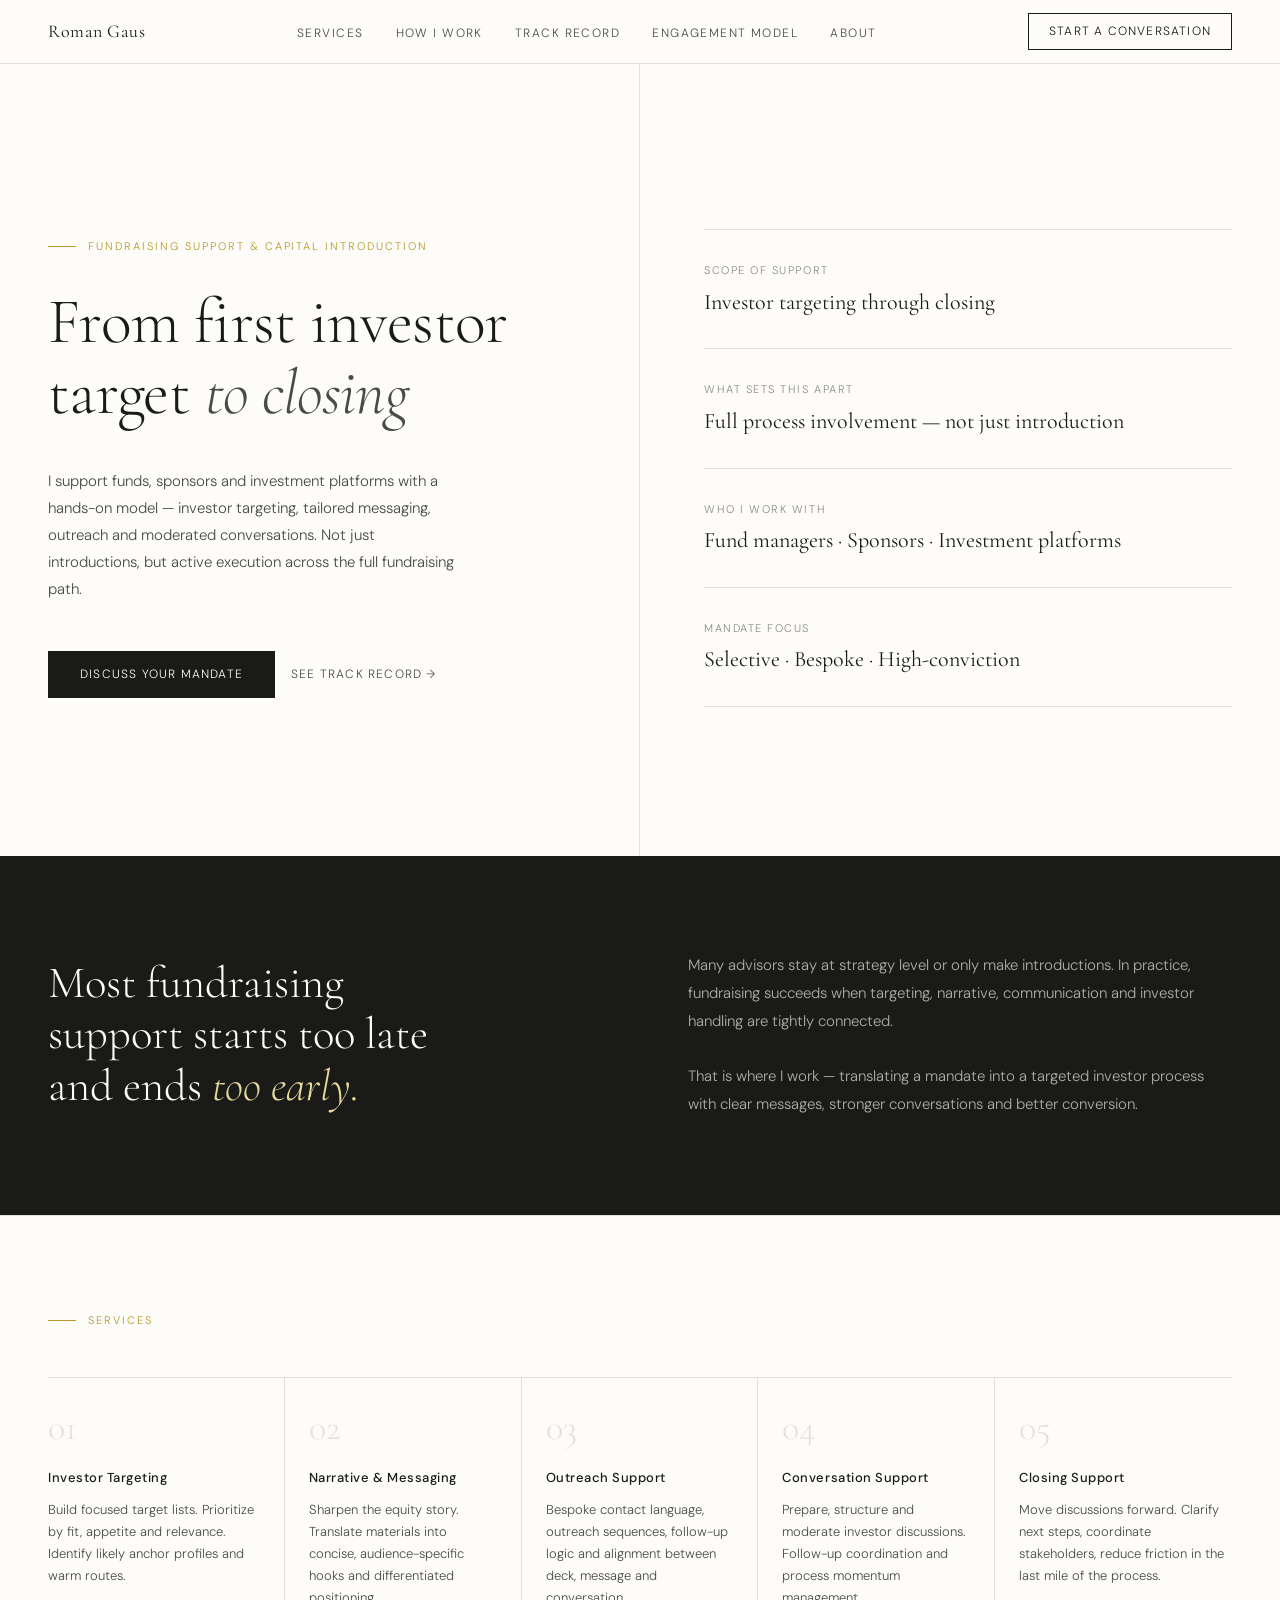
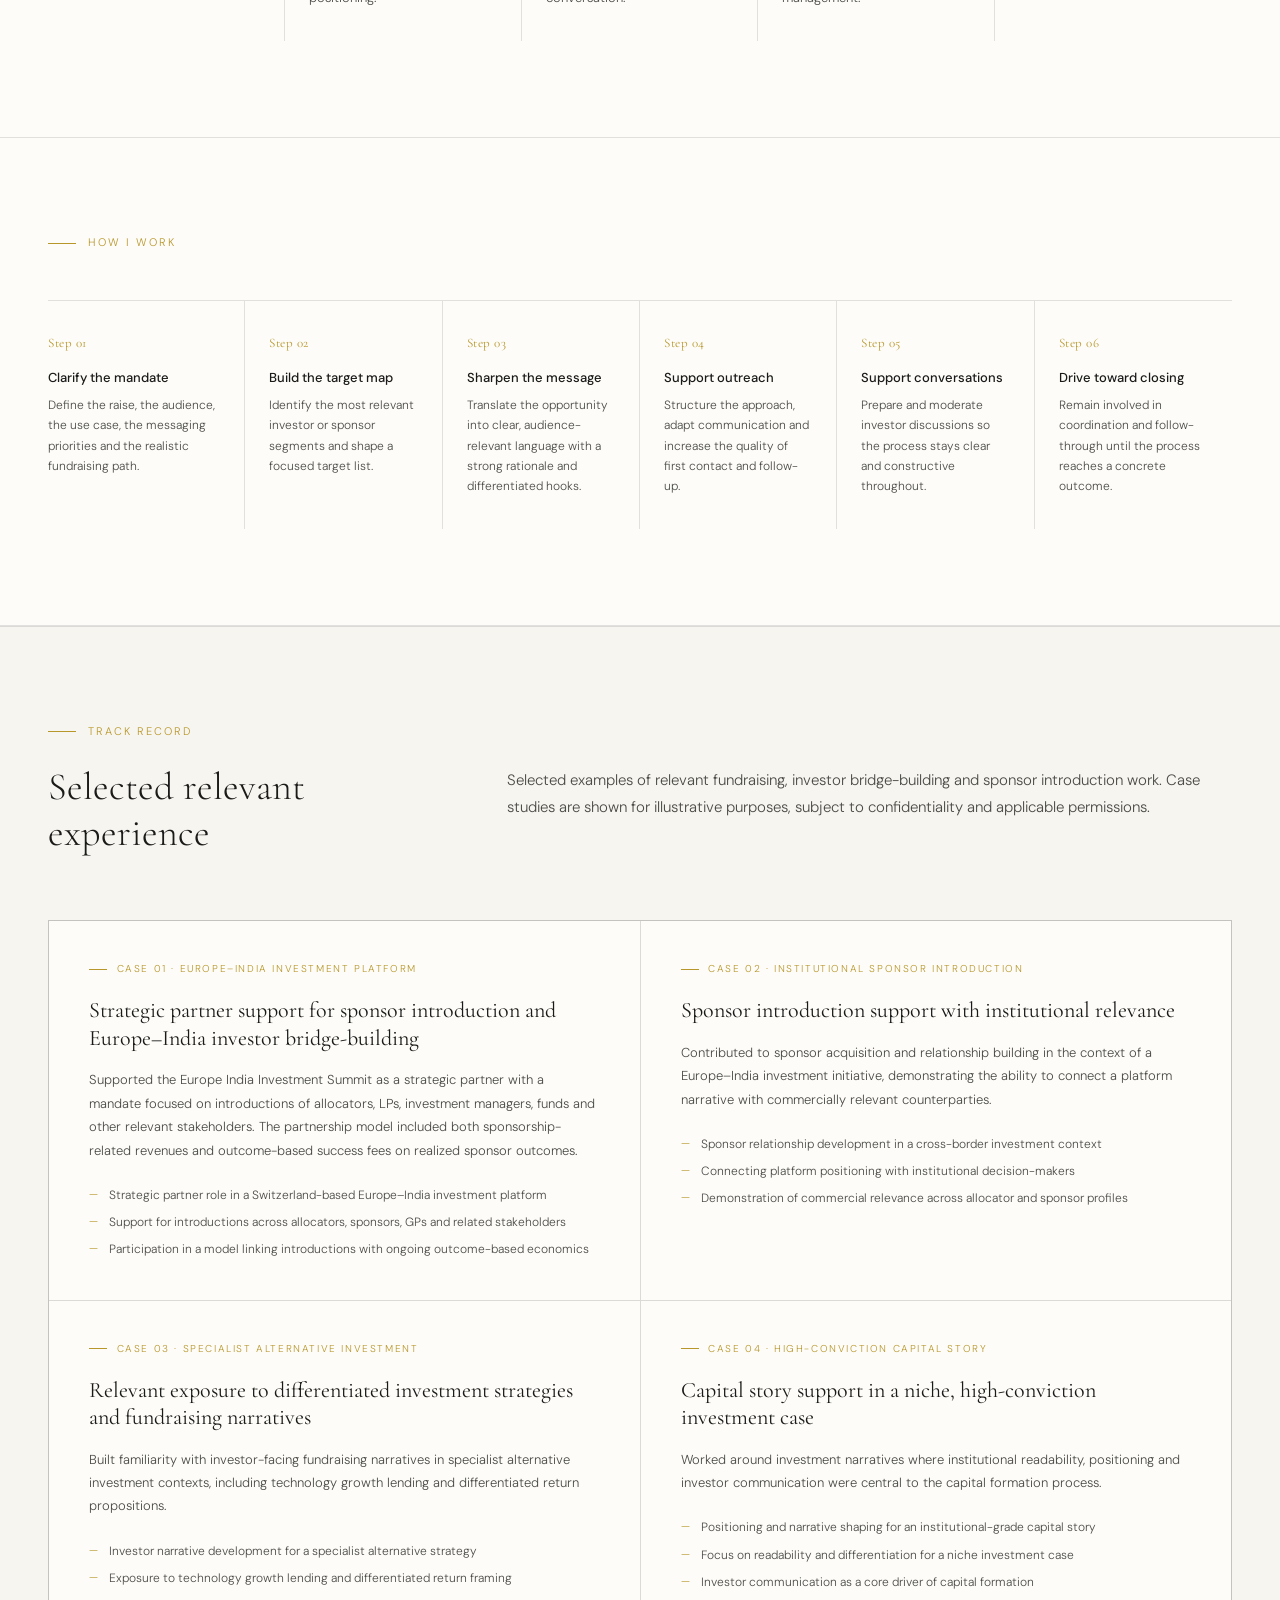
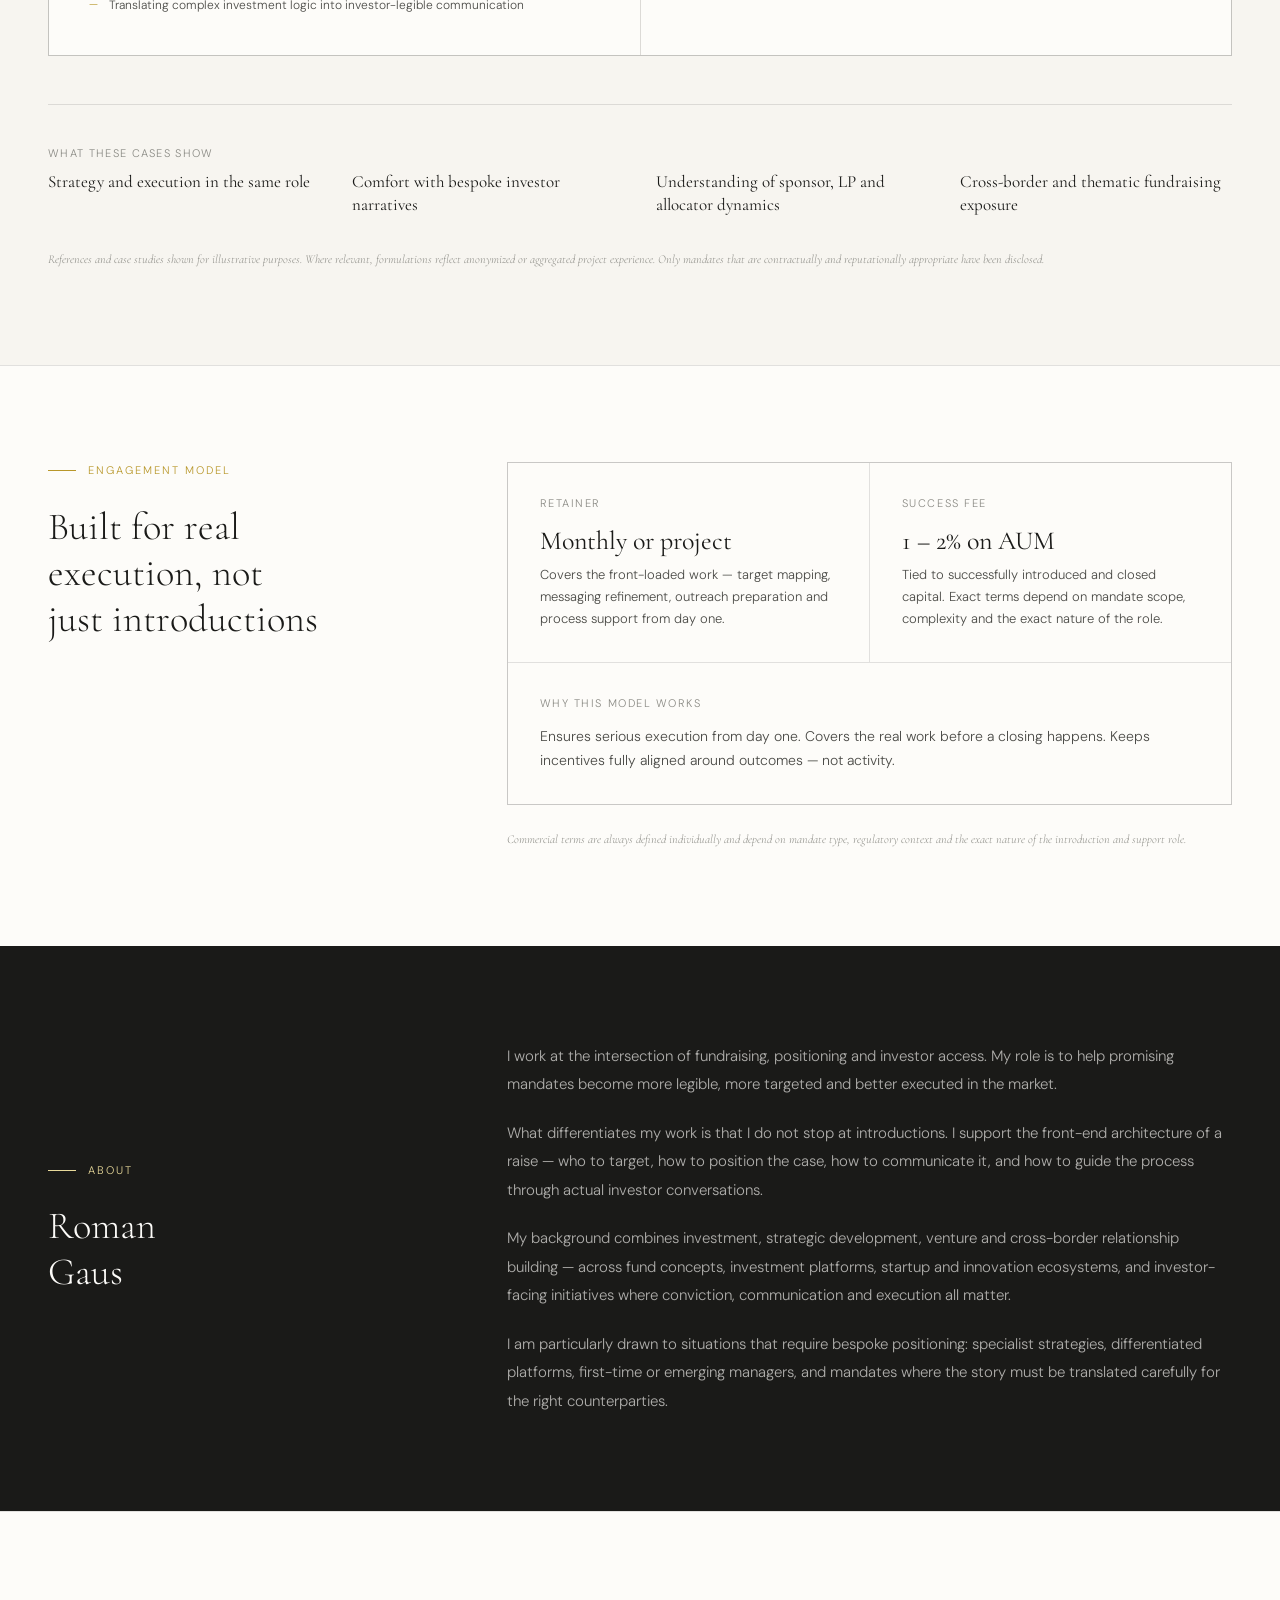
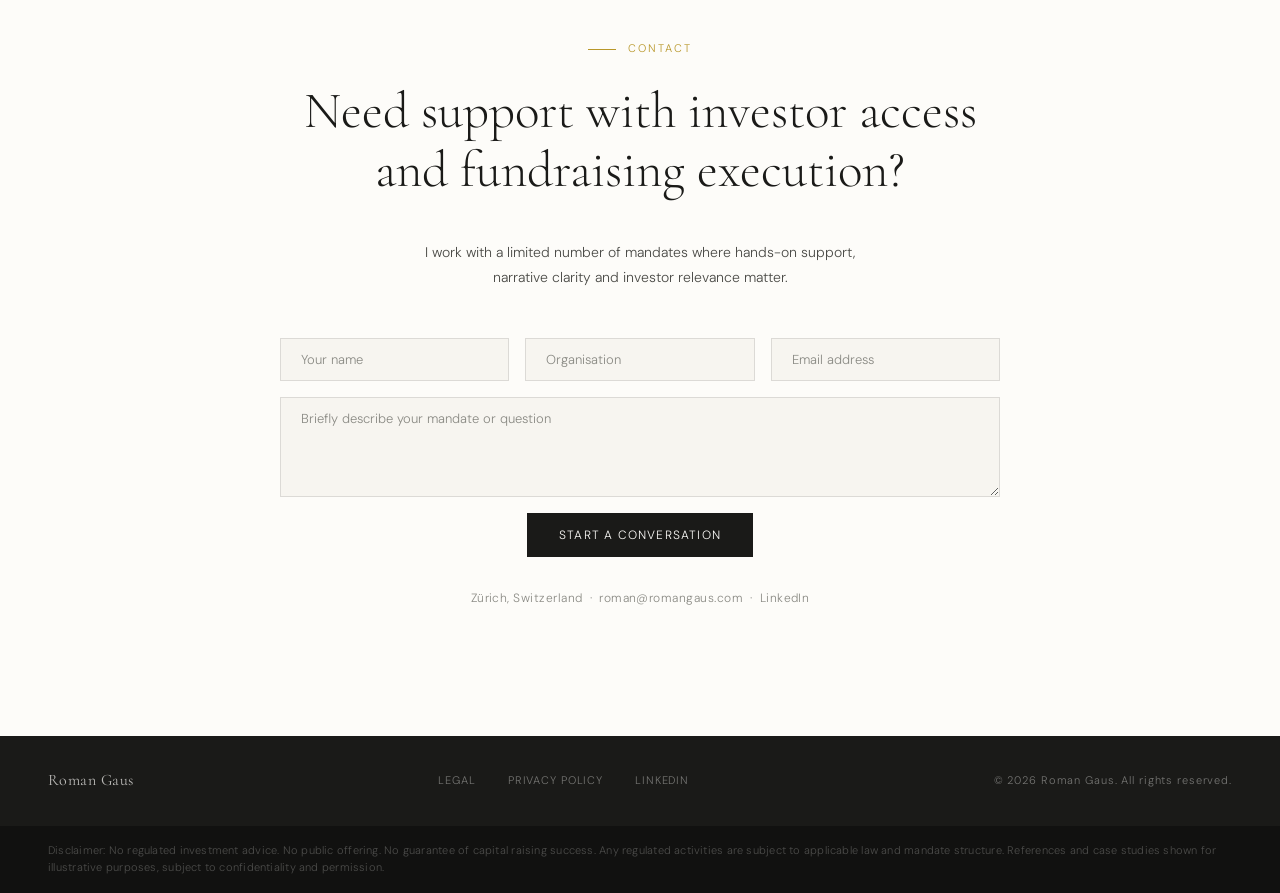
==== public_html/index.html @ d21f6c0b "Restructure into public_html/ with separate HTML, CSS, and JS files - public_html/index.html — clean" ====
<!DOCTYPE html>
<html lang="en">
<head>
<meta charset="UTF-8" />
<meta name="viewport" content="width=device-width, initial-scale=1.0" />
<title>Roman Gaus — Fundraising Support & Capital Introduction</title>
<link rel="preconnect" href="https://fonts.googleapis.com" />
<link rel="preconnect" href="https://fonts.gstatic.com" crossorigin />
<link href="https://fonts.googleapis.com/css2?family=Cormorant+Garamond:ital,wght@0,300;0,400;0,500;1,300;1,400&family=DM+Sans:wght@300;400;500&display=swap" rel="stylesheet" />
<link rel="stylesheet" href="style.css" />
</head>
<body>

<!-- NAV -->
<nav>
  <a class="nav-name" href="#">Roman Gaus</a>
  <ul class="nav-links">
    <li><a href="#services">Services</a></li>
    <li><a href="#process">How I Work</a></li>
    <li><a href="#track">Track Record</a></li>
    <li><a href="#model">Engagement Model</a></li>
    <li><a href="#about">About</a></li>
  </ul>
  <a class="nav-cta" href="#contact">Start a conversation</a>
</nav>

<!-- HERO -->
<section class="hero" id="home">
  <div class="hero-left">
    <div class="hero-eyebrow">Fundraising Support &amp; Capital Introduction</div>
    <h1 class="hero-headline">From first investor<br>target <em>to closing</em></h1>
    <p class="hero-sub">I support funds, sponsors and investment platforms with a hands-on model — investor targeting, tailored messaging, outreach and moderated conversations. Not just introductions, but active execution across the full fundraising path.</p>
    <div class="hero-ctas">
      <a class="btn-primary" href="#contact">Discuss your mandate</a>
      <a class="btn-ghost" href="#track">See track record →</a>
    </div>
  </div>
  <div class="hero-right">
    <div class="hero-stat-item">
      <div class="hero-stat-label">Scope of support</div>
      <div class="hero-stat-value">Investor targeting through closing</div>
    </div>
    <div class="hero-stat-item">
      <div class="hero-stat-label">What sets this apart</div>
      <div class="hero-stat-value">Full process involvement — not just introduction</div>
    </div>
    <div class="hero-stat-item">
      <div class="hero-stat-label">Who I work with</div>
      <div class="hero-stat-value">Fund managers · Sponsors · Investment platforms</div>
    </div>
    <div class="hero-stat-item">
      <div class="hero-stat-label">Mandate focus</div>
      <div class="hero-stat-value">Selective · Bespoke · High-conviction</div>
    </div>
  </div>
</section>

<!-- INSIGHT -->
<section class="insight-section">
  <div>
    <h2 class="insight-headline" data-reveal>Most fundraising<br>support starts too late<br>and ends <em>too early.</em></h2>
  </div>
  <div>
    <p class="insight-body" data-reveal data-delay="150">Many advisors stay at strategy level or only make introductions. In practice, fundraising succeeds when targeting, narrative, communication and investor handling are tightly connected.<br><br>That is where I work — translating a mandate into a targeted investor process with clear messages, stronger conversations and better conversion.</p>
  </div>
</section>

<!-- SERVICES -->
<section class="services-section" id="services">
  <div class="section-label" data-reveal="slide">Services</div>
  <div class="services-grid">
    <div class="service-item" data-reveal data-delay="0">
      <div class="service-num">01</div>
      <div class="service-title">Investor Targeting</div>
      <div class="service-desc">Build focused target lists. Prioritize by fit, appetite and relevance. Identify likely anchor profiles and warm routes.</div>
    </div>
    <div class="service-item" data-reveal data-delay="80">
      <div class="service-num">02</div>
      <div class="service-title">Narrative &amp; Messaging</div>
      <div class="service-desc">Sharpen the equity story. Translate materials into concise, audience-specific hooks and differentiated positioning.</div>
    </div>
    <div class="service-item" data-reveal data-delay="160">
      <div class="service-num">03</div>
      <div class="service-title">Outreach Support</div>
      <div class="service-desc">Bespoke contact language, outreach sequences, follow-up logic and alignment between deck, message and conversation.</div>
    </div>
    <div class="service-item" data-reveal data-delay="240">
      <div class="service-num">04</div>
      <div class="service-title">Conversation Support</div>
      <div class="service-desc">Prepare, structure and moderate investor discussions. Follow-up coordination and process momentum management.</div>
    </div>
    <div class="service-item" data-reveal data-delay="320">
      <div class="service-num">05</div>
      <div class="service-title">Closing Support</div>
      <div class="service-desc">Move discussions forward. Clarify next steps, coordinate stakeholders, reduce friction in the last mile of the process.</div>
    </div>
  </div>
</section>

<!-- PROCESS -->
<section class="process-section" id="process">
  <div class="section-label" data-reveal="slide">How I work</div>
  <div class="process-steps">
    <div class="step" data-reveal data-delay="0">
      <div class="step-num">Step 01</div>
      <div class="step-title">Clarify the mandate</div>
      <div class="step-body">Define the raise, the audience, the use case, the messaging priorities and the realistic fundraising path.</div>
    </div>
    <div class="step" data-reveal data-delay="80">
      <div class="step-num">Step 02</div>
      <div class="step-title">Build the target map</div>
      <div class="step-body">Identify the most relevant investor or sponsor segments and shape a focused target list.</div>
    </div>
    <div class="step" data-reveal data-delay="160">
      <div class="step-num">Step 03</div>
      <div class="step-title">Sharpen the message</div>
      <div class="step-body">Translate the opportunity into clear, audience-relevant language with a strong rationale and differentiated hooks.</div>
    </div>
    <div class="step" data-reveal data-delay="240">
      <div class="step-num">Step 04</div>
      <div class="step-title">Support outreach</div>
      <div class="step-body">Structure the approach, adapt communication and increase the quality of first contact and follow-up.</div>
    </div>
    <div class="step" data-reveal data-delay="320">
      <div class="step-num">Step 05</div>
      <div class="step-title">Support conversations</div>
      <div class="step-body">Prepare and moderate investor discussions so the process stays clear and constructive throughout.</div>
    </div>
    <div class="step" data-reveal data-delay="400">
      <div class="step-num">Step 06</div>
      <div class="step-title">Drive toward closing</div>
      <div class="step-body">Remain involved in coordination and follow-through until the process reaches a concrete outcome.</div>
    </div>
  </div>
</section>

<!-- TRACK RECORD -->
<section class="track-section" id="track">
  <div class="track-intro">
    <div>
      <div class="section-label" data-reveal="slide">Track Record</div>
      <h2 class="track-headline" data-reveal data-delay="100">Selected relevant experience</h2>
    </div>
    <div>
      <p class="track-subtext" data-reveal data-delay="200">Selected examples of relevant fundraising, investor bridge-building and sponsor introduction work. Case studies are shown for illustrative purposes, subject to confidentiality and applicable permissions.</p>
    </div>
  </div>

  <div class="cases-grid">

    <div class="case-card" data-reveal data-delay="0">
      <div class="case-tag">Case 01 · Europe–India Investment Platform</div>
      <h3 class="case-title">Strategic partner support for sponsor introduction and Europe–India investor bridge-building</h3>
      <p class="case-body">Supported the Europe India Investment Summit as a strategic partner with a mandate focused on introductions of allocators, LPs, investment managers, funds and other relevant stakeholders. The partnership model included both sponsorship-related revenues and outcome-based success fees on realized sponsor outcomes.</p>
      <ul class="case-bullets">
        <li>Strategic partner role in a Switzerland-based Europe–India investment platform</li>
        <li>Support for introductions across allocators, sponsors, GPs and related stakeholders</li>
        <li>Participation in a model linking introductions with ongoing outcome-based economics</li>
      </ul>
    </div>

    <div class="case-card" data-reveal data-delay="100">
      <div class="case-tag">Case 02 · Institutional Sponsor Introduction</div>
      <h3 class="case-title">Sponsor introduction support with institutional relevance</h3>
      <p class="case-body">Contributed to sponsor acquisition and relationship building in the context of a Europe–India investment initiative, demonstrating the ability to connect a platform narrative with commercially relevant counterparties.</p>
      <ul class="case-bullets">
        <li>Sponsor relationship development in a cross-border investment context</li>
        <li>Connecting platform positioning with institutional decision-makers</li>
        <li>Demonstration of commercial relevance across allocator and sponsor profiles</li>
      </ul>
    </div>

    <div class="case-card" data-reveal data-delay="200">
      <div class="case-tag">Case 03 · Specialist Alternative Investment</div>
      <h3 class="case-title">Relevant exposure to differentiated investment strategies and fundraising narratives</h3>
      <p class="case-body">Built familiarity with investor-facing fundraising narratives in specialist alternative investment contexts, including technology growth lending and differentiated return propositions.</p>
      <ul class="case-bullets">
        <li>Investor narrative development for a specialist alternative strategy</li>
        <li>Exposure to technology growth lending and differentiated return framing</li>
        <li>Translating complex investment logic into investor-legible communication</li>
      </ul>
    </div>

    <div class="case-card" data-reveal data-delay="300">
      <div class="case-tag">Case 04 · High-Conviction Capital Story</div>
      <h3 class="case-title">Capital story support in a niche, high-conviction investment case</h3>
      <p class="case-body">Worked around investment narratives where institutional readability, positioning and investor communication were central to the capital formation process.</p>
      <ul class="case-bullets">
        <li>Positioning and narrative shaping for an institutional-grade capital story</li>
        <li>Focus on readability and differentiation for a niche investment case</li>
        <li>Investor communication as a core driver of capital formation</li>
      </ul>
    </div>

  </div>

  <div class="track-proof">
    <div class="proof-item" data-reveal data-delay="0">
      <div class="proof-label">What these cases show</div>
      <div class="proof-text">Strategy and execution in the same role</div>
    </div>
    <div class="proof-item" data-reveal data-delay="100">
      <div class="proof-label">&nbsp;</div>
      <div class="proof-text">Comfort with bespoke investor narratives</div>
    </div>
    <div class="proof-item" data-reveal data-delay="200">
      <div class="proof-label">&nbsp;</div>
      <div class="proof-text">Understanding of sponsor, LP and allocator dynamics</div>
    </div>
    <div class="proof-item" data-reveal data-delay="300">
      <div class="proof-label">&nbsp;</div>
      <div class="proof-text">Cross-border and thematic fundraising exposure</div>
    </div>
  </div>

  <p class="track-footnote" data-reveal>References and case studies shown for illustrative purposes. Where relevant, formulations reflect anonymized or aggregated project experience. Only mandates that are contractually and reputationally appropriate have been disclosed.</p>
</section>

<!-- ENGAGEMENT MODEL -->
<section class="model-section" id="model">
  <div>
    <div class="section-label" data-reveal="slide">Engagement model</div>
    <h2 class="model-headline" data-reveal data-delay="120">Built for real<br>execution, not<br>just introductions</h2>
  </div>
  <div>
    <div class="model-items">
      <div class="model-item" data-reveal data-delay="0">
        <div class="model-item-label">Retainer</div>
        <div class="model-item-value">Monthly or project</div>
        <div class="model-item-desc">Covers the front-loaded work — target mapping, messaging refinement, outreach preparation and process support from day one.</div>
      </div>
      <div class="model-item" data-reveal data-delay="120">
        <div class="model-item-label">Success fee</div>
        <div class="model-item-value">1 – 2% on AUM</div>
        <div class="model-item-desc">Tied to successfully introduced and closed capital. Exact terms depend on mandate scope, complexity and the exact nature of the role.</div>
      </div>
      <div class="model-item" style="grid-column: span 2;" data-reveal data-delay="240">
        <div class="model-item-label">Why this model works</div>
        <div class="model-item-desc" style="font-size:14px;">Ensures serious execution from day one. Covers the real work before a closing happens. Keeps incentives fully aligned around outcomes — not activity.</div>
      </div>
    </div>
    <p class="model-note" data-reveal data-delay="320">Commercial terms are always defined individually and depend on mandate type, regulatory context and the exact nature of the introduction and support role.</p>
  </div>
</section>

<!-- ABOUT -->
<section class="about-section" id="about">
  <div>
    <div class="section-label about-label" data-reveal="slide">About</div>
    <h2 class="about-headline" data-reveal data-delay="100">Roman<br>Gaus</h2>
  </div>
  <div class="about-body">
    <p data-reveal data-delay="0">I work at the intersection of fundraising, positioning and investor access. My role is to help promising mandates become more legible, more targeted and better executed in the market.</p>
    <p data-reveal data-delay="120">What differentiates my work is that I do not stop at introductions. I support the front-end architecture of a raise — who to target, how to position the case, how to communicate it, and how to guide the process through actual investor conversations.</p>
    <p data-reveal data-delay="240">My background combines investment, strategic development, venture and cross-border relationship building — across fund concepts, investment platforms, startup and innovation ecosystems, and investor-facing initiatives where conviction, communication and execution all matter.</p>
    <p data-reveal data-delay="360">I am particularly drawn to situations that require bespoke positioning: specialist strategies, differentiated platforms, first-time or emerging managers, and mandates where the story must be translated carefully for the right counterparties.</p>
  </div>
</section>

<!-- CTA / CONTACT -->
<section class="cta-section" id="contact">
  <div class="section-label cta-label" data-reveal="slide">Contact</div>
  <h2 class="cta-headline" data-reveal data-delay="100">Need support with investor access and fundraising execution?</h2>
  <p class="cta-sub" data-reveal data-delay="220">I work with a limited number of mandates where hands-on support, narrative clarity and investor relevance matter.</p>
  <form class="contact-form" action="https://formspree.io/f/YOUR_FORM_ID" method="POST" data-reveal data-delay="340">
    <input class="contact-field" type="text" name="name" placeholder="Your name" required />
    <input class="contact-field" type="text" name="organisation" placeholder="Organisation" />
    <input class="contact-field" type="email" name="email" placeholder="Email address" required />
    <textarea class="contact-field" name="message" placeholder="Briefly describe your mandate or question" required></textarea>
    <button class="btn-primary" type="submit">Start a conversation</button>
  </form>
  <p class="cta-meta" data-reveal data-delay="440">Zürich, Switzerland &nbsp;·&nbsp; roman@romangaus.com &nbsp;·&nbsp; <a href="#" style="color:var(--ink-faint); text-decoration:none;">LinkedIn</a></p>
</section>

<!-- FOOTER -->
<footer>
  <span class="footer-name">Roman Gaus</span>
  <ul class="footer-links">
    <li><a href="#">Legal</a></li>
    <li><a href="#">Privacy Policy</a></li>
    <li><a href="#">LinkedIn</a></li>
  </ul>
  <span>© 2026 Roman Gaus. All rights reserved.</span>
</footer>

<!-- DISCLAIMER -->
<div class="disclaimer">
  Disclaimer: No regulated investment advice. No public offering. No guarantee of capital raising success. Any regulated activities are subject to applicable law and mandate structure. References and case studies shown for illustrative purposes, subject to confidentiality and permission.
</div>

<script src="script.js"></script>
</body>
</html>
---- public_html/style.css ----
*, *::before, *::after { box-sizing: border-box; margin: 0; padding: 0; }

:root {
  --ink: #1a1a18;
  --ink-muted: #4a4a46;
  --ink-faint: #8a8a84;
  --surface: #f7f5f0;
  --white: #fdfcf9;
  --rule: rgba(26,26,24,0.12);
  --gold: #b8972a;
  --gold-light: #e8d99a;
}

html { scroll-behavior: smooth; }

body {
  font-family: 'DM Sans', sans-serif;
  background: var(--surface);
  color: var(--ink);
  font-weight: 300;
  line-height: 1.6;
  font-size: 15px;
}

/* ── NAV ── */
nav {
  position: sticky;
  top: 0;
  z-index: 100;
  background: var(--white);
  border-bottom: 1px solid var(--rule);
  padding: 0 3rem;
  display: flex;
  align-items: center;
  justify-content: space-between;
  height: 64px;
}

.nav-name {
  font-family: 'Cormorant Garamond', serif;
  font-size: 18px;
  font-weight: 400;
  letter-spacing: 0.03em;
  color: var(--ink);
  text-decoration: none;
}

.nav-links {
  display: flex;
  gap: 2rem;
  list-style: none;
}

.nav-links a {
  font-size: 12px;
  letter-spacing: 0.12em;
  text-transform: uppercase;
  color: var(--ink-muted);
  text-decoration: none;
  transition: color 0.2s;
}

.nav-links a:hover { color: var(--ink); }

.nav-cta {
  font-size: 12px;
  letter-spacing: 0.1em;
  text-transform: uppercase;
  border: 1px solid var(--ink);
  padding: 8px 20px;
  cursor: pointer;
  background: transparent;
  color: var(--ink);
  font-family: 'DM Sans', sans-serif;
  font-weight: 300;
  transition: all 0.2s;
  text-decoration: none;
}

.nav-cta:hover { background: var(--ink); color: var(--white); }

/* ── HERO ── */
.hero {
  min-height: 88vh;
  display: grid;
  grid-template-columns: 1fr 1fr;
  background: var(--white);
}

.hero-left {
  padding: 7rem 4rem 6rem 3rem;
  display: flex;
  flex-direction: column;
  justify-content: center;
  border-right: 1px solid var(--rule);
}

.hero-eyebrow {
  font-size: 11px;
  letter-spacing: 0.18em;
  text-transform: uppercase;
  color: var(--gold);
  margin-bottom: 2rem;
  display: flex;
  align-items: center;
  gap: 0.75rem;
}

.hero-eyebrow::before {
  content: '';
  display: block;
  width: 28px;
  height: 1px;
  background: var(--gold);
  flex-shrink: 0;
}

.hero-headline {
  font-family: 'Cormorant Garamond', serif;
  font-size: clamp(42px, 5vw, 64px);
  font-weight: 300;
  line-height: 1.1;
  color: var(--ink);
  margin-bottom: 2.5rem;
  letter-spacing: -0.01em;
}

.hero-headline em { font-style: italic; color: var(--ink-muted); }

.hero-sub {
  font-size: 15px;
  color: var(--ink-muted);
  line-height: 1.8;
  max-width: 420px;
  margin-bottom: 3rem;
  font-weight: 300;
}

.hero-ctas { display: flex; gap: 1rem; align-items: center; flex-wrap: wrap; }

.btn-primary {
  background: var(--ink);
  color: var(--white);
  border: none;
  padding: 14px 32px;
  font-size: 12px;
  letter-spacing: 0.1em;
  text-transform: uppercase;
  font-family: 'DM Sans', sans-serif;
  font-weight: 300;
  cursor: pointer;
  transition: opacity 0.2s;
  text-decoration: none;
  display: inline-block;
}

.btn-primary:hover { opacity: 0.8; }

.btn-ghost {
  background: transparent;
  color: var(--ink-muted);
  border: none;
  padding: 14px 0;
  font-size: 12px;
  letter-spacing: 0.1em;
  text-transform: uppercase;
  font-family: 'DM Sans', sans-serif;
  font-weight: 300;
  cursor: pointer;
  display: inline-flex;
  align-items: center;
  gap: 6px;
  transition: color 0.2s;
  text-decoration: none;
}

.btn-ghost:hover { color: var(--ink); }

.hero-right {
  padding: 7rem 3rem 6rem 4rem;
  display: flex;
  flex-direction: column;
  justify-content: center;
}

.hero-stat-item {
  padding: 2rem 0;
  border-bottom: 1px solid var(--rule);
}

.hero-stat-item:first-child { border-top: 1px solid var(--rule); }

.hero-stat-label {
  font-size: 11px;
  letter-spacing: 0.14em;
  text-transform: uppercase;
  color: var(--ink-faint);
  margin-bottom: 0.5rem;
}

.hero-stat-value {
  font-family: 'Cormorant Garamond', serif;
  font-size: 22px;
  font-weight: 400;
  color: var(--ink);
  line-height: 1.3;
}

/* ── SHARED ── */
.section { padding: 6rem 3rem; }

.section-label {
  font-size: 11px;
  letter-spacing: 0.18em;
  text-transform: uppercase;
  color: var(--gold);
  margin-bottom: 1rem;
  display: flex;
  align-items: center;
  gap: 0.75rem;
}

.section-label::before {
  content: '';
  display: block;
  width: 28px;
  height: 1px;
  background: var(--gold);
  flex-shrink: 0;
}

/* ── INSIGHT ── */
.insight-section {
  background: var(--ink);
  color: var(--white);
  padding: 6rem 3rem;
  display: grid;
  grid-template-columns: 1fr 1fr;
  gap: 6rem;
  align-items: center;
}

.insight-headline {
  font-family: 'Cormorant Garamond', serif;
  font-size: clamp(32px, 3.5vw, 52px);
  font-weight: 300;
  line-height: 1.15;
  color: var(--white);
}

.insight-headline em { font-style: italic; color: var(--gold-light); }

.insight-body {
  font-size: 15px;
  color: rgba(253,252,249,0.65);
  line-height: 1.85;
  font-weight: 300;
}

/* ── SERVICES ── */
.services-section {
  padding: 6rem 3rem;
  border-top: 1px solid var(--rule);
  background: var(--white);
}

.services-grid {
  display: grid;
  grid-template-columns: repeat(5, 1fr);
  border-top: 1px solid var(--rule);
  margin-top: 3rem;
}

.service-item {
  padding: 2rem 1.5rem 2rem 0;
  border-right: 1px solid var(--rule);
}

.service-item:last-child { border-right: none; padding-right: 0; }
.service-item:not(:first-child) { padding-left: 1.5rem; }

.service-num {
  font-family: 'Cormorant Garamond', serif;
  font-size: 36px;
  font-weight: 300;
  color: var(--rule);
  line-height: 1;
  margin-bottom: 1.5rem;
}

.service-title {
  font-size: 13px;
  font-weight: 500;
  letter-spacing: 0.04em;
  color: var(--ink);
  margin-bottom: 0.75rem;
  line-height: 1.3;
}

.service-desc {
  font-size: 13px;
  color: var(--ink-muted);
  line-height: 1.7;
  font-weight: 300;
}

/* ── PROCESS ── */
.process-section {
  background: var(--white);
  padding: 6rem 3rem;
  border-top: 1px solid var(--rule);
  border-bottom: 1px solid var(--rule);
}

.process-steps {
  display: grid;
  grid-template-columns: repeat(6, 1fr);
  margin-top: 3rem;
  border-top: 1px solid var(--rule);
}

.step {
  padding: 2rem 1.5rem 2rem 0;
  border-right: 1px solid var(--rule);
}

.step:last-child { border-right: none; }
.step:not(:first-child) { padding-left: 1.5rem; }

.step-num {
  font-family: 'Cormorant Garamond', serif;
  font-size: 13px;
  color: var(--gold);
  margin-bottom: 1rem;
  font-weight: 400;
  letter-spacing: 0.04em;
}

.step-title {
  font-size: 13px;
  font-weight: 500;
  color: var(--ink);
  margin-bottom: 0.5rem;
  line-height: 1.3;
}

.step-body {
  font-size: 12px;
  color: var(--ink-muted);
  line-height: 1.7;
  font-weight: 300;
}

/* ── TRACK RECORD ── */
.track-section {
  background: var(--surface);
  padding: 6rem 3rem;
  border-top: 1px solid var(--rule);
}

.track-intro {
  display: grid;
  grid-template-columns: 1fr 2fr;
  gap: 6rem;
  align-items: start;
  margin-bottom: 4rem;
}

.track-headline {
  font-family: 'Cormorant Garamond', serif;
  font-size: clamp(28px, 3vw, 44px);
  font-weight: 300;
  line-height: 1.2;
  margin-top: 1.5rem;
  color: var(--ink);
}

.track-subtext {
  font-size: 15px;
  color: var(--ink-muted);
  line-height: 1.85;
  font-weight: 300;
  margin-top: 2.75rem;
}

.cases-grid {
  display: grid;
  grid-template-columns: 1fr 1fr;
  gap: 1px;
  background: var(--rule);
  border: 1px solid var(--rule);
}

.case-card {
  background: var(--white);
  padding: 2.5rem;
  transition: background 0.2s;
}

.case-card:hover { background: #faf8f3; }

.case-tag {
  font-size: 10px;
  letter-spacing: 0.16em;
  text-transform: uppercase;
  color: var(--gold);
  margin-bottom: 1.25rem;
  display: flex;
  align-items: center;
  gap: 0.6rem;
}

.case-tag::before {
  content: '';
  display: block;
  width: 18px;
  height: 1px;
  background: var(--gold);
  flex-shrink: 0;
}

.case-title {
  font-family: 'Cormorant Garamond', serif;
  font-size: 22px;
  font-weight: 400;
  color: var(--ink);
  line-height: 1.25;
  margin-bottom: 1rem;
}

.case-body {
  font-size: 13px;
  color: var(--ink-muted);
  line-height: 1.8;
  font-weight: 300;
  margin-bottom: 1.5rem;
}

.case-bullets {
  list-style: none;
  display: flex;
  flex-direction: column;
  gap: 0.5rem;
}

.case-bullets li {
  font-size: 12px;
  color: var(--ink-muted);
  font-weight: 300;
  padding-left: 1.25rem;
  position: relative;
  line-height: 1.6;
}

.case-bullets li::before {
  content: '—';
  position: absolute;
  left: 0;
  color: var(--gold);
  font-size: 11px;
}

.track-proof {
  margin-top: 3rem;
  border-top: 1px solid var(--rule);
  padding-top: 2.5rem;
  display: grid;
  grid-template-columns: repeat(4, 1fr);
  gap: 2rem;
}

.proof-label {
  font-size: 11px;
  letter-spacing: 0.12em;
  text-transform: uppercase;
  color: var(--ink-faint);
  margin-bottom: 0.5rem;
}

.proof-text {
  font-family: 'Cormorant Garamond', serif;
  font-size: 17px;
  font-weight: 400;
  color: var(--ink);
  line-height: 1.35;
}

.track-footnote {
  margin-top: 2rem;
  font-size: 12px;
  color: var(--ink-faint);
  line-height: 1.7;
  font-style: italic;
  font-family: 'Cormorant Garamond', serif;
}

/* ── ENGAGEMENT MODEL ── */
.model-section {
  padding: 6rem 3rem;
  display: grid;
  grid-template-columns: 1fr 2fr;
  gap: 6rem;
  align-items: start;
  border-top: 1px solid var(--rule);
  background: var(--white);
}

.model-headline {
  font-family: 'Cormorant Garamond', serif;
  font-size: clamp(28px, 3vw, 44px);
  font-weight: 300;
  line-height: 1.2;
  margin-top: 1.5rem;
  color: var(--ink);
}

.model-items {
  display: grid;
  grid-template-columns: 1fr 1fr;
  gap: 1px;
  background: var(--rule);
  border: 1px solid var(--rule);
}

.model-item { background: var(--white); padding: 2rem; }

.model-item-label {
  font-size: 11px;
  letter-spacing: 0.14em;
  text-transform: uppercase;
  color: var(--ink-faint);
  margin-bottom: 0.75rem;
}

.model-item-value {
  font-family: 'Cormorant Garamond', serif;
  font-size: 26px;
  font-weight: 400;
  color: var(--ink);
  margin-bottom: 0.5rem;
  line-height: 1.2;
}

.model-item-desc {
  font-size: 13px;
  color: var(--ink-muted);
  line-height: 1.7;
  font-weight: 300;
}

.model-note {
  margin-top: 1.5rem;
  font-size: 12px;
  color: var(--ink-faint);
  line-height: 1.7;
  font-style: italic;
  font-family: 'Cormorant Garamond', serif;
}

/* ── ABOUT ── */
.about-section {
  background: var(--ink);
  color: var(--white);
  padding: 6rem 3rem;
  display: grid;
  grid-template-columns: 1fr 2fr;
  gap: 6rem;
  align-items: center;
}

.about-label { color: var(--gold-light) !important; }
.about-label::before { background: var(--gold-light) !important; }

.about-headline {
  font-family: 'Cormorant Garamond', serif;
  font-size: clamp(28px, 3vw, 44px);
  font-weight: 300;
  line-height: 1.2;
  margin-top: 1.5rem;
  color: var(--white);
}

.about-body { font-size: 15px; color: rgba(253,252,249,0.65); line-height: 1.9; font-weight: 300; }
.about-body p + p { margin-top: 1.25rem; }

/* ── CTA ── */
.cta-section {
  padding: 8rem 3rem;
  text-align: center;
  border-top: 1px solid var(--rule);
  background: var(--white);
}

.cta-label { justify-content: center; }

.cta-headline {
  font-family: 'Cormorant Garamond', serif;
  font-size: clamp(36px, 4vw, 58px);
  font-weight: 300;
  line-height: 1.15;
  max-width: 700px;
  margin: 1.5rem auto 2.5rem;
  color: var(--ink);
}

.cta-sub {
  font-size: 14px;
  color: var(--ink-muted);
  max-width: 480px;
  margin: 0 auto 3rem;
  line-height: 1.8;
}

.contact-form {
  display: flex;
  gap: 1rem;
  justify-content: center;
  align-items: flex-start;
  flex-wrap: wrap;
  width: 100%;
  max-width: 720px;
  margin: 0 auto;
}

.contact-field {
  border: 1px solid var(--rule);
  background: var(--surface);
  padding: 12px 20px;
  font-size: 13px;
  color: var(--ink-muted);
  font-family: 'DM Sans', sans-serif;
  font-weight: 300;
  min-width: 200px;
  outline: none;
  transition: border-color 0.2s;
  flex: 1 1 180px;
}

textarea.contact-field {
  width: 100%;
  flex: 1 1 100%;
  min-width: 0;
  resize: vertical;
  min-height: 100px;
}

.contact-field:focus { border-color: var(--gold); }
.contact-field::placeholder { color: var(--ink-faint); }

.cta-meta {
  margin-top: 2rem;
  font-size: 12px;
  color: var(--ink-faint);
  letter-spacing: 0.04em;
}

/* ── FOOTER ── */
footer {
  background: var(--ink);
  color: rgba(253,252,249,0.4);
  padding: 2rem 3rem;
  display: flex;
  justify-content: space-between;
  align-items: center;
  font-size: 11px;
  letter-spacing: 0.08em;
  flex-wrap: wrap;
  gap: 1rem;
}

.footer-name {
  font-family: 'Cormorant Garamond', serif;
  font-size: 16px;
  font-weight: 400;
  color: rgba(253,252,249,0.7);
  letter-spacing: 0.03em;
}

.footer-links { display: flex; gap: 2rem; list-style: none; }
.footer-links a { color: rgba(253,252,249,0.4); text-decoration: none; text-transform: uppercase; transition: color 0.2s; }
.footer-links a:hover { color: rgba(253,252,249,0.7); }

/* ── DISCLAIMER ── */
.disclaimer {
  background: #111110;
  color: rgba(253,252,249,0.25);
  padding: 1rem 3rem;
  font-size: 11px;
  line-height: 1.6;
  letter-spacing: 0.02em;
}

/* ── ANIMATIONS ── */
[data-reveal] {
  opacity: 0;
  transform: translateY(28px);
  transition: opacity 0.75s cubic-bezier(0.22,1,0.36,1),
              transform 0.75s cubic-bezier(0.22,1,0.36,1);
}

[data-reveal="slide"] {
  transform: translateX(-24px);
}

[data-reveal].revealed {
  opacity: 1;
  transform: translate(0, 0);
}

/* hero loads immediately — no scroll needed */
.hero-eyebrow, .hero-headline, .hero-sub, .hero-ctas {
  opacity: 0;
  transform: translateY(20px);
  animation: heroFadeUp 0.8s cubic-bezier(0.22,1,0.36,1) forwards;
}
.hero-eyebrow  { animation-delay: 0.1s; }
.hero-headline { animation-delay: 0.25s; }
.hero-sub      { animation-delay: 0.4s; }
.hero-ctas     { animation-delay: 0.55s; }

.hero-stat-item {
  opacity: 0;
  animation: heroFadeUp 0.7s cubic-bezier(0.22,1,0.36,1) forwards;
}
.hero-stat-item:nth-child(1) { animation-delay: 0.35s; }
.hero-stat-item:nth-child(2) { animation-delay: 0.48s; }
.hero-stat-item:nth-child(3) { animation-delay: 0.61s; }
.hero-stat-item:nth-child(4) { animation-delay: 0.74s; }

@keyframes heroFadeUp {
  to { opacity: 1; transform: translateY(0); }
}

/* ── RESPONSIVE ── */
@media (max-width: 900px) {
  nav { padding: 0 1.5rem; }
  .nav-links { display: none; }

  .hero { grid-template-columns: 1fr; min-height: auto; }
  .hero-left { padding: 4rem 1.5rem 3rem; border-right: none; border-bottom: 1px solid var(--rule); }
  .hero-right { padding: 3rem 1.5rem 4rem; }

  .insight-section { grid-template-columns: 1fr; gap: 2rem; padding: 4rem 1.5rem; }
  .services-section { padding: 4rem 1.5rem; }
  .services-grid { grid-template-columns: 1fr 1fr; }
  .service-item:nth-child(odd) { border-right: 1px solid var(--rule); padding-left: 0; }
  .service-item:nth-child(even) { border-right: none; padding-right: 0; }

  .process-section { padding: 4rem 1.5rem; }
  .process-steps { grid-template-columns: 1fr 1fr; }
  .step { border-right: 1px solid var(--rule); }
  .step:nth-child(even) { border-right: none; }

  .track-section { padding: 4rem 1.5rem; }
  .track-intro { grid-template-columns: 1fr; gap: 1rem; }
  .track-subtext { margin-top: 0; }
  .cases-grid { grid-template-columns: 1fr; }
  .track-proof { grid-template-columns: 1fr 1fr; }

  .model-section { grid-template-columns: 1fr; gap: 2rem; padding: 4rem 1.5rem; }
  .about-section { grid-template-columns: 1fr; gap: 2rem; padding: 4rem 1.5rem; }

  .cta-section { padding: 5rem 1.5rem; }
  footer { padding: 2rem 1.5rem; }
  .disclaimer { padding: 1rem 1.5rem; }
}
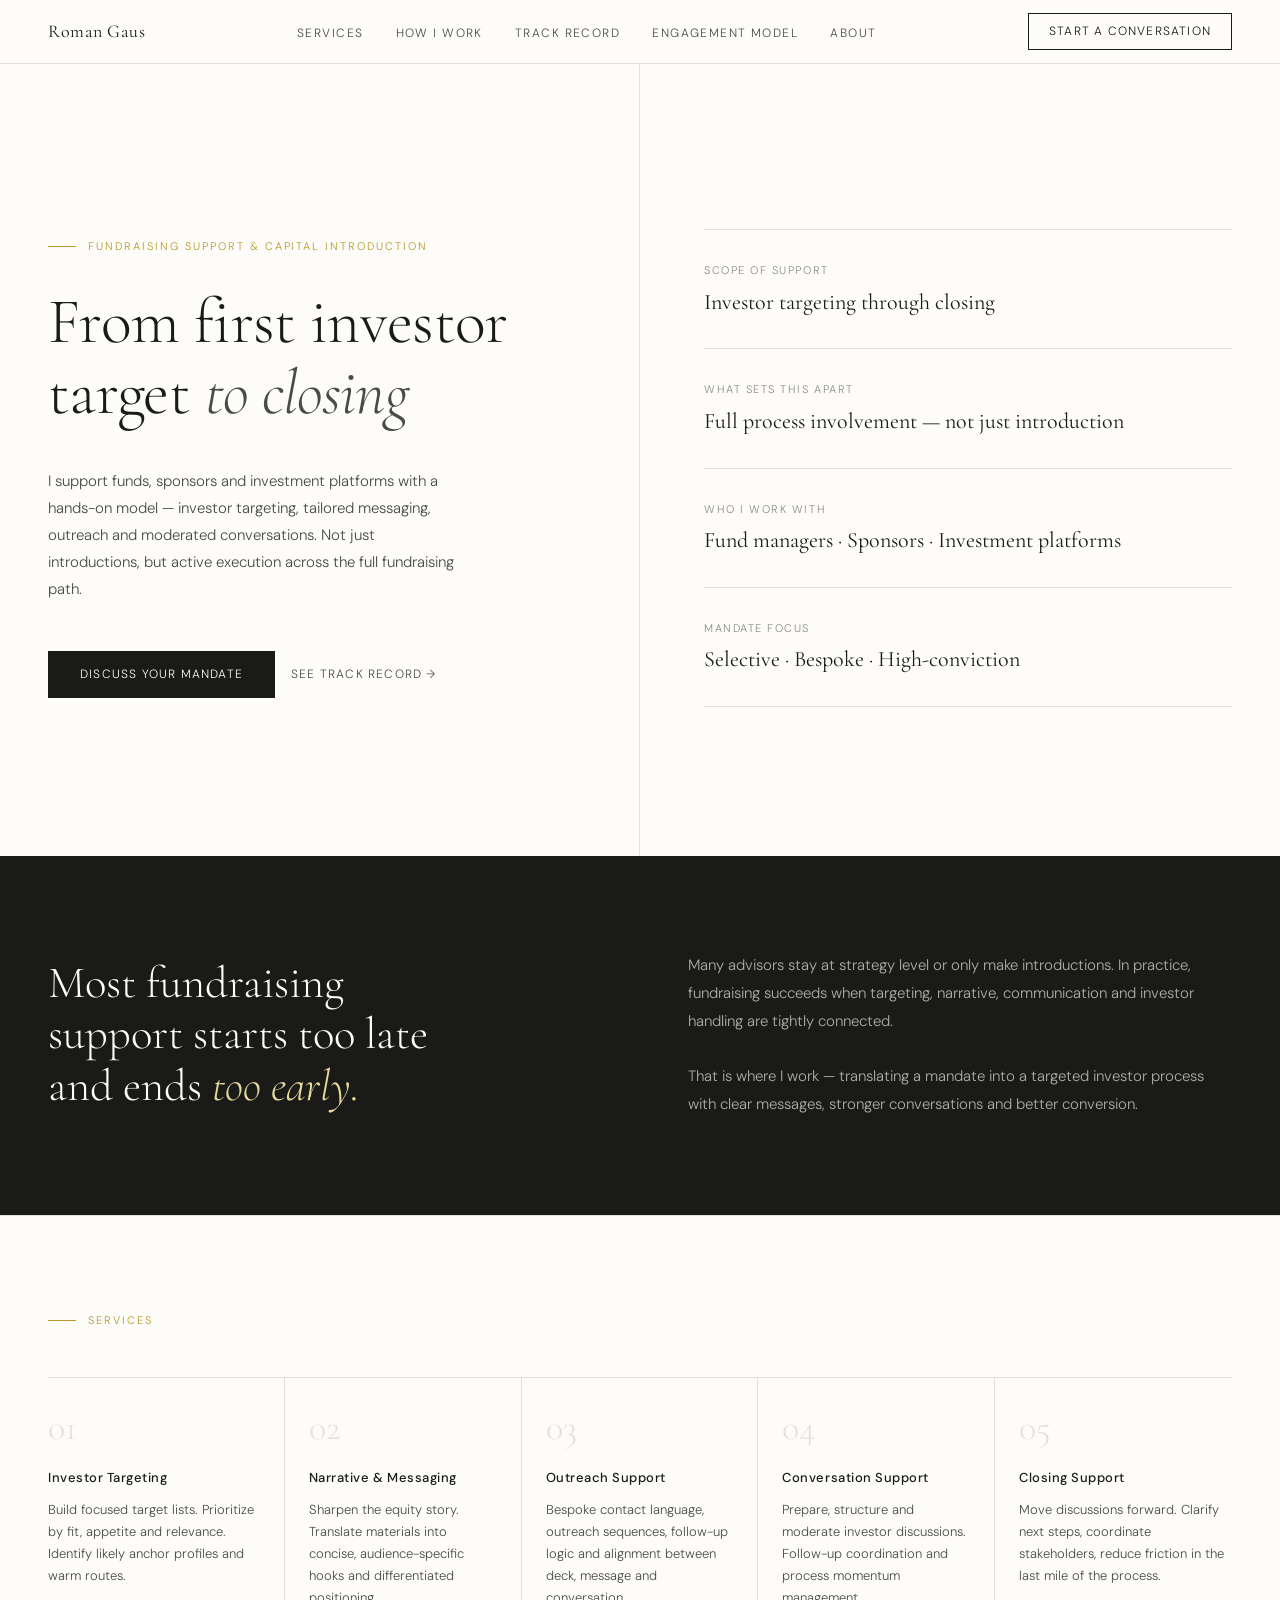
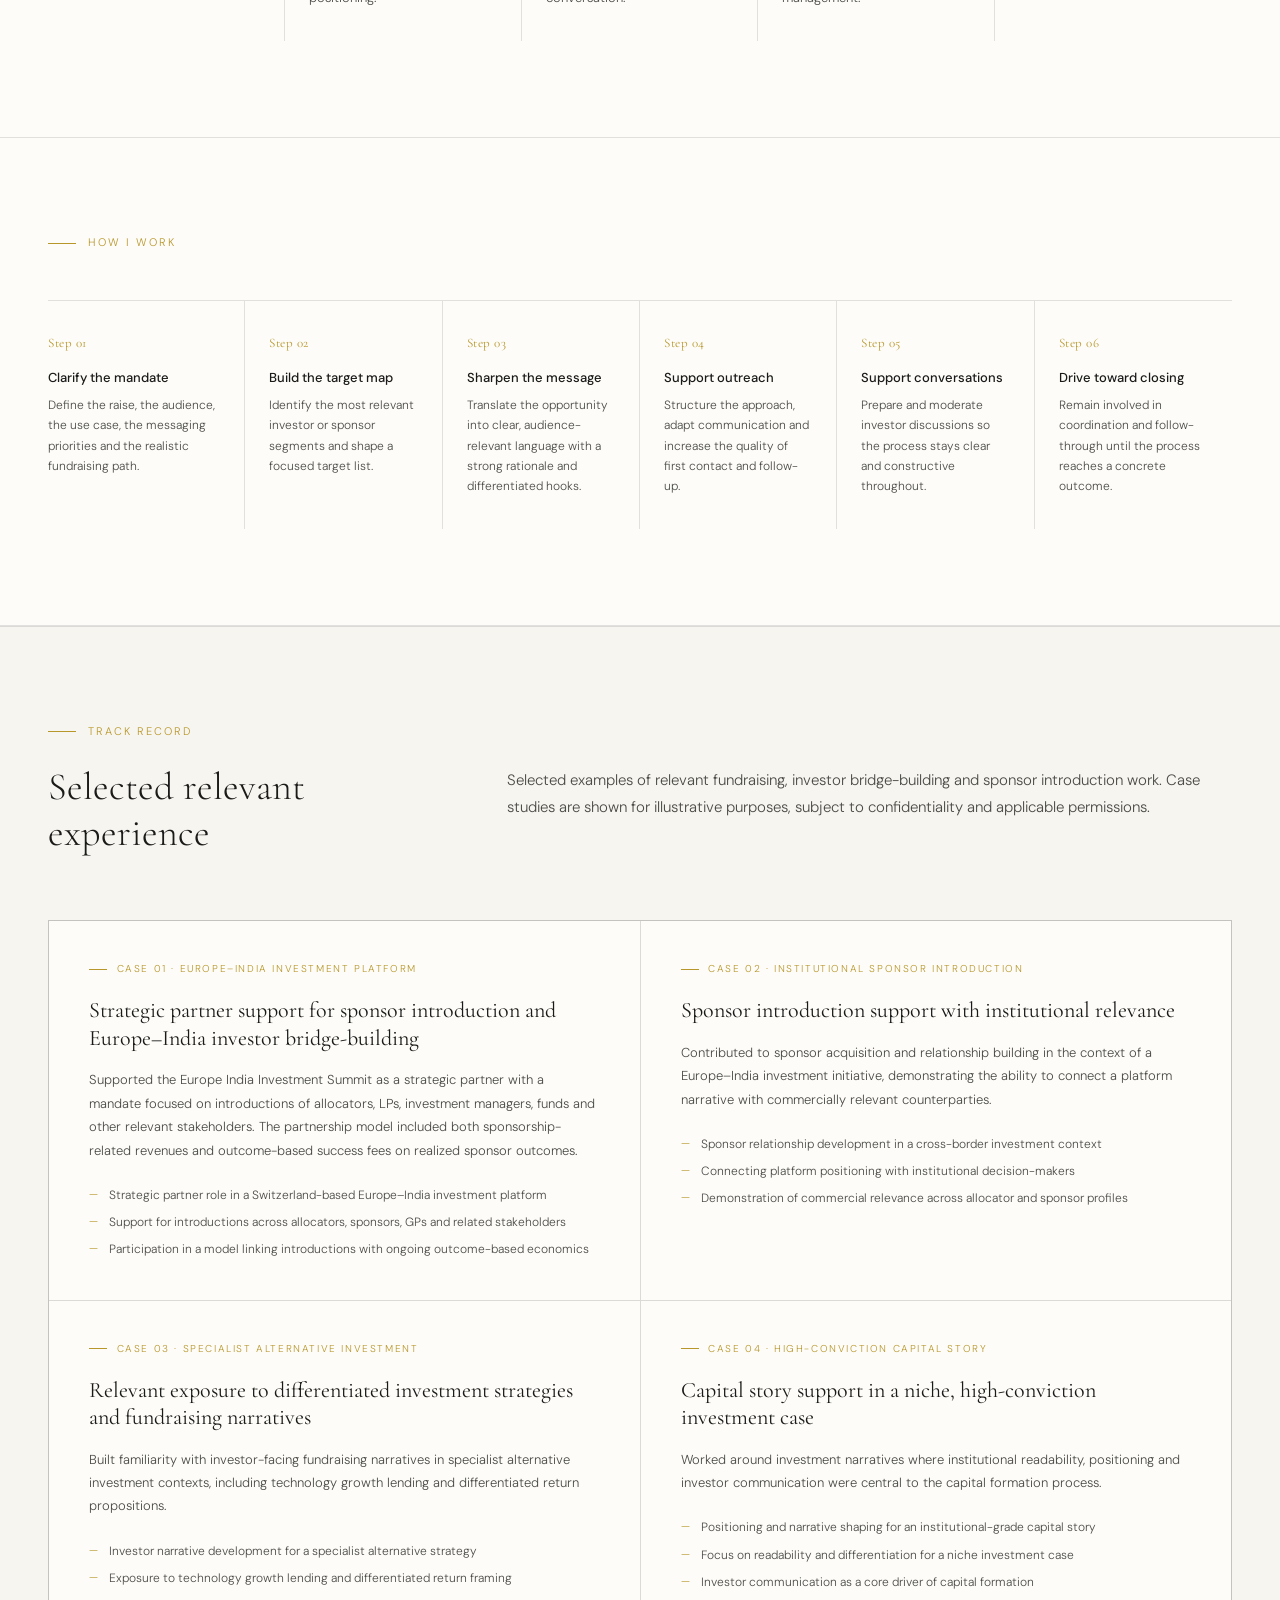
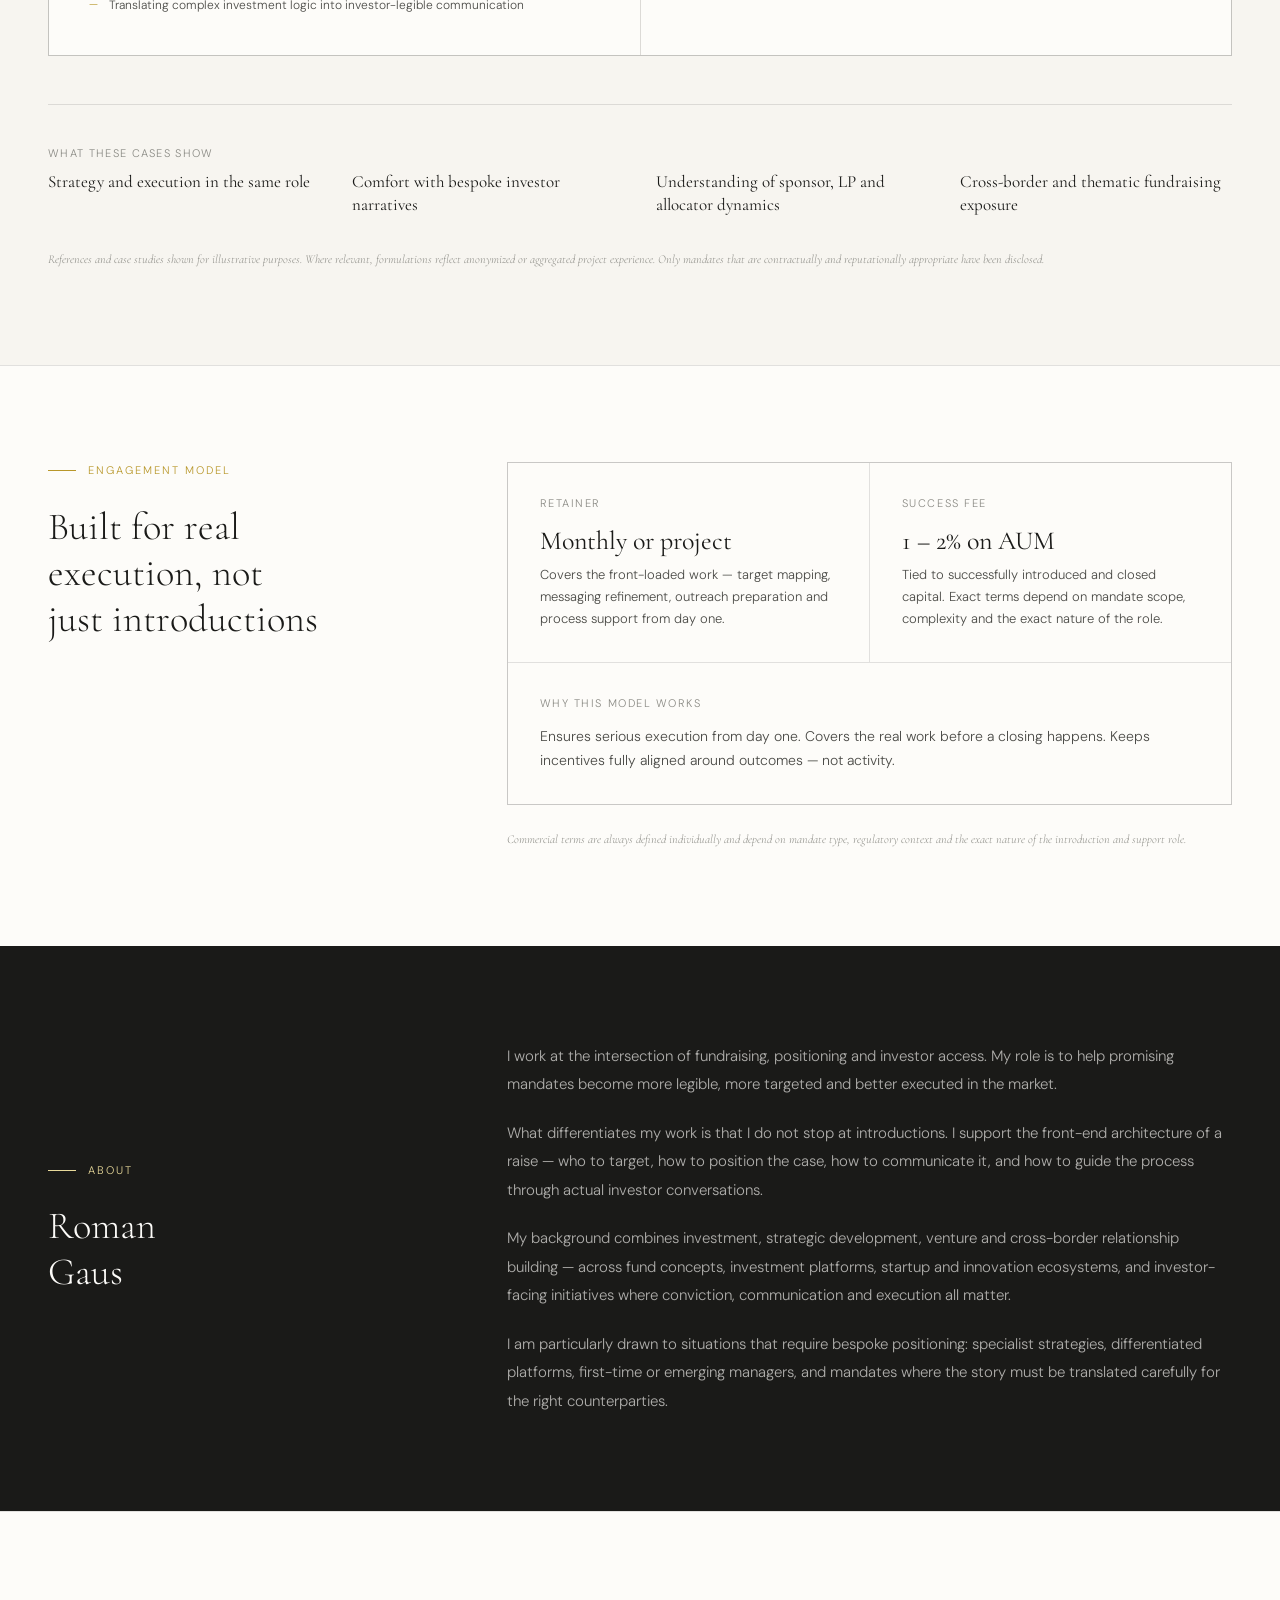
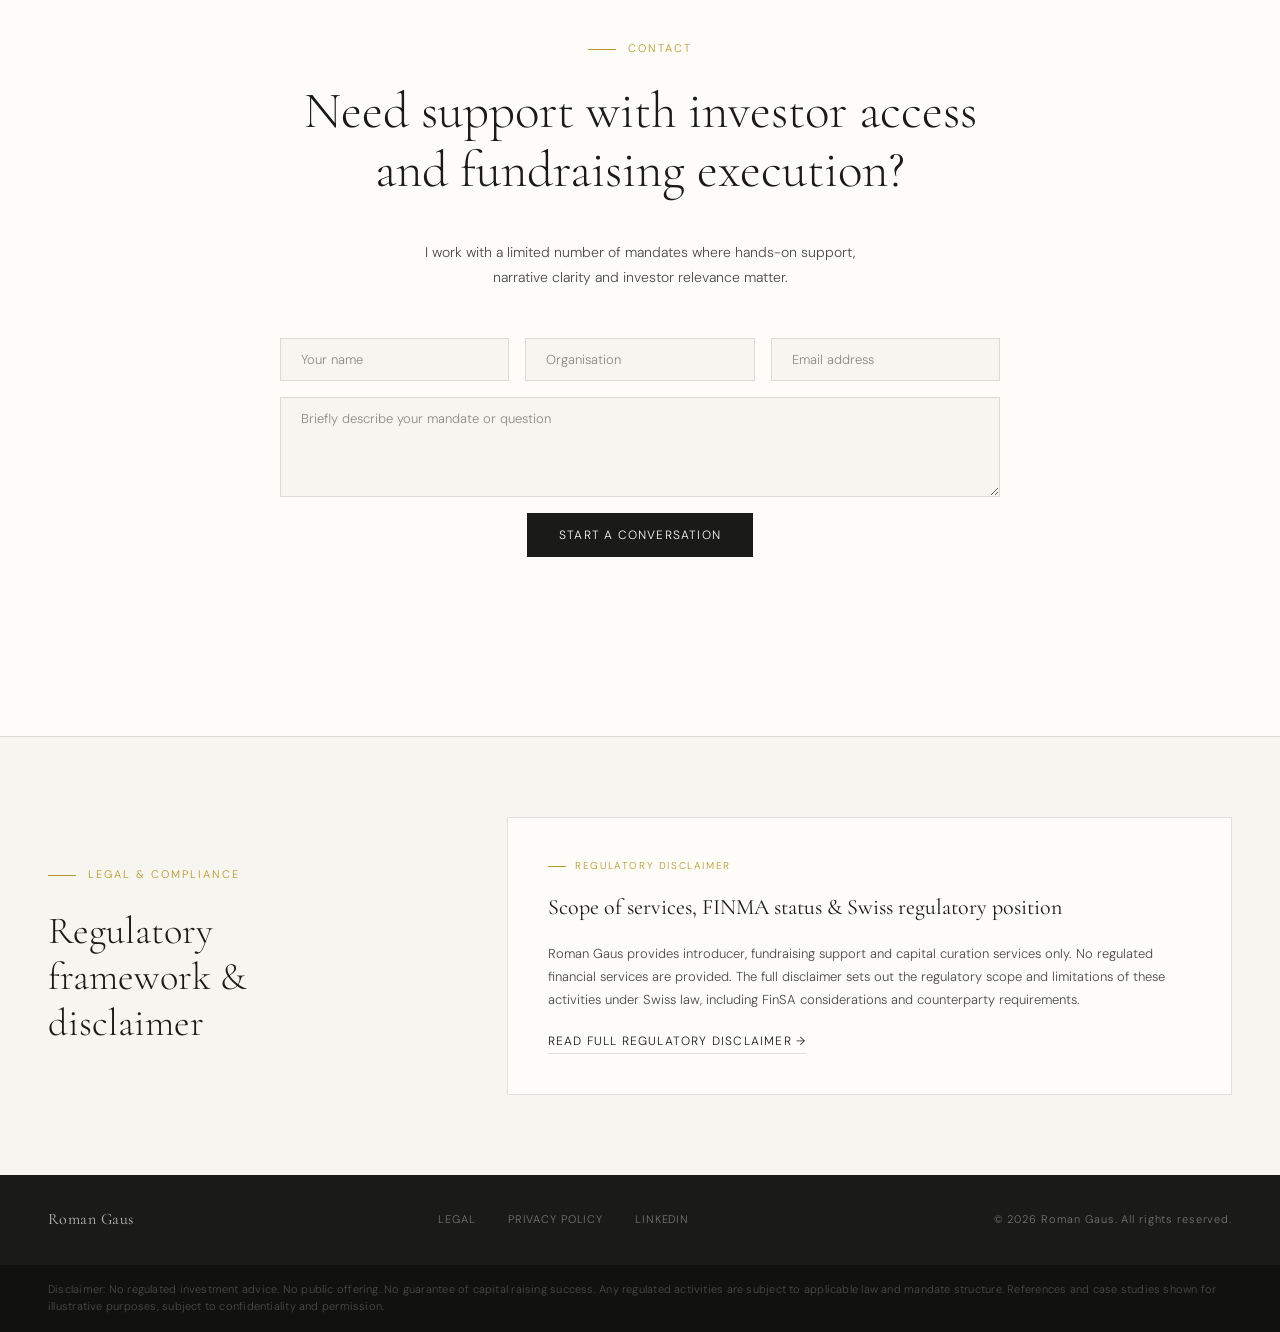
==== commit a5d03b4b: "Add regulatory disclaimer page and Legal section to main site - Added public_html/regulatory-disclai" ====
--- a/public_html/index.html
+++ b/public_html/index.html
@@ -272,11 +272,27 @@
   <p class="cta-meta" data-reveal data-delay="440">Zürich, Switzerland &nbsp;·&nbsp; roman@romangaus.com &nbsp;·&nbsp; <a href="#" style="color:var(--ink-faint); text-decoration:none;">LinkedIn</a></p>
 </section>
 
+<!-- LEGAL & REGULATORY -->
+<section class="legal-section">
+  <div>
+    <div class="section-label" data-reveal="slide">Legal &amp; Compliance</div>
+    <h2 class="model-headline" data-reveal data-delay="100">Regulatory<br>framework &amp;<br>disclaimer</h2>
+  </div>
+  <div data-reveal data-delay="180">
+    <div class="legal-card">
+      <div class="legal-card-tag">Regulatory Disclaimer</div>
+      <div class="legal-card-title">Scope of services, FINMA status &amp; Swiss regulatory position</div>
+      <p class="legal-card-desc">Roman Gaus provides introducer, fundraising support and capital curation services only. No regulated financial services are provided. The full disclaimer sets out the regulatory scope and limitations of these activities under Swiss law, including FinSA considerations and counterparty requirements.</p>
+      <a class="legal-card-link" href="regulatory-disclaimer.html" target="_blank">Read full regulatory disclaimer →</a>
+    </div>
+  </div>
+</section>
+
 <!-- FOOTER -->
 <footer>
   <span class="footer-name">Roman Gaus</span>
   <ul class="footer-links">
-    <li><a href="#">Legal</a></li>
+    <li><a href="regulatory-disclaimer.html">Legal</a></li>
     <li><a href="#">Privacy Policy</a></li>
     <li><a href="#">LinkedIn</a></li>
   </ul>
--- a/public_html/style.css
+++ b/public_html/style.css
@@ -654,6 +654,84 @@
   letter-spacing: 0.04em;
 }
 
+/* ── LEGAL SECTION ── */
+.legal-section {
+  border-top: 1px solid var(--rule);
+  background: var(--surface);
+  padding: 5rem 3rem;
+  display: grid;
+  grid-template-columns: 1fr 2fr;
+  gap: 6rem;
+  align-items: center;
+}
+
+.legal-card {
+  background: var(--white);
+  border: 1px solid var(--rule);
+  padding: 2.5rem;
+  display: flex;
+  flex-direction: column;
+  gap: 1.25rem;
+}
+
+.legal-card-tag {
+  font-size: 10px;
+  letter-spacing: 0.16em;
+  text-transform: uppercase;
+  color: var(--gold);
+  display: flex;
+  align-items: center;
+  gap: 0.6rem;
+}
+
+.legal-card-tag::before {
+  content: '';
+  display: block;
+  width: 18px;
+  height: 1px;
+  background: var(--gold);
+  flex-shrink: 0;
+}
+
+.legal-card-title {
+  font-family: 'Cormorant Garamond', serif;
+  font-size: 22px;
+  font-weight: 400;
+  color: var(--ink);
+  line-height: 1.25;
+}
+
+.legal-card-desc {
+  font-size: 13px;
+  color: var(--ink-muted);
+  line-height: 1.8;
+  font-weight: 300;
+}
+
+.legal-card-link {
+  display: inline-flex;
+  align-items: center;
+  gap: 6px;
+  font-size: 12px;
+  letter-spacing: 0.1em;
+  text-transform: uppercase;
+  color: var(--ink);
+  text-decoration: none;
+  border-bottom: 1px solid var(--rule);
+  padding-bottom: 2px;
+  align-self: flex-start;
+  transition: border-color 0.2s, color 0.2s;
+}
+
+.legal-card-link:hover {
+  color: var(--gold);
+  border-color: var(--gold);
+}
+
+@media (max-width: 900px) {
+  .legal-section { grid-template-columns: 1fr; gap: 2rem; padding: 4rem 1.5rem; }
+}
+
 /* ── FOOTER ── */
 footer {
   background: var(--ink);
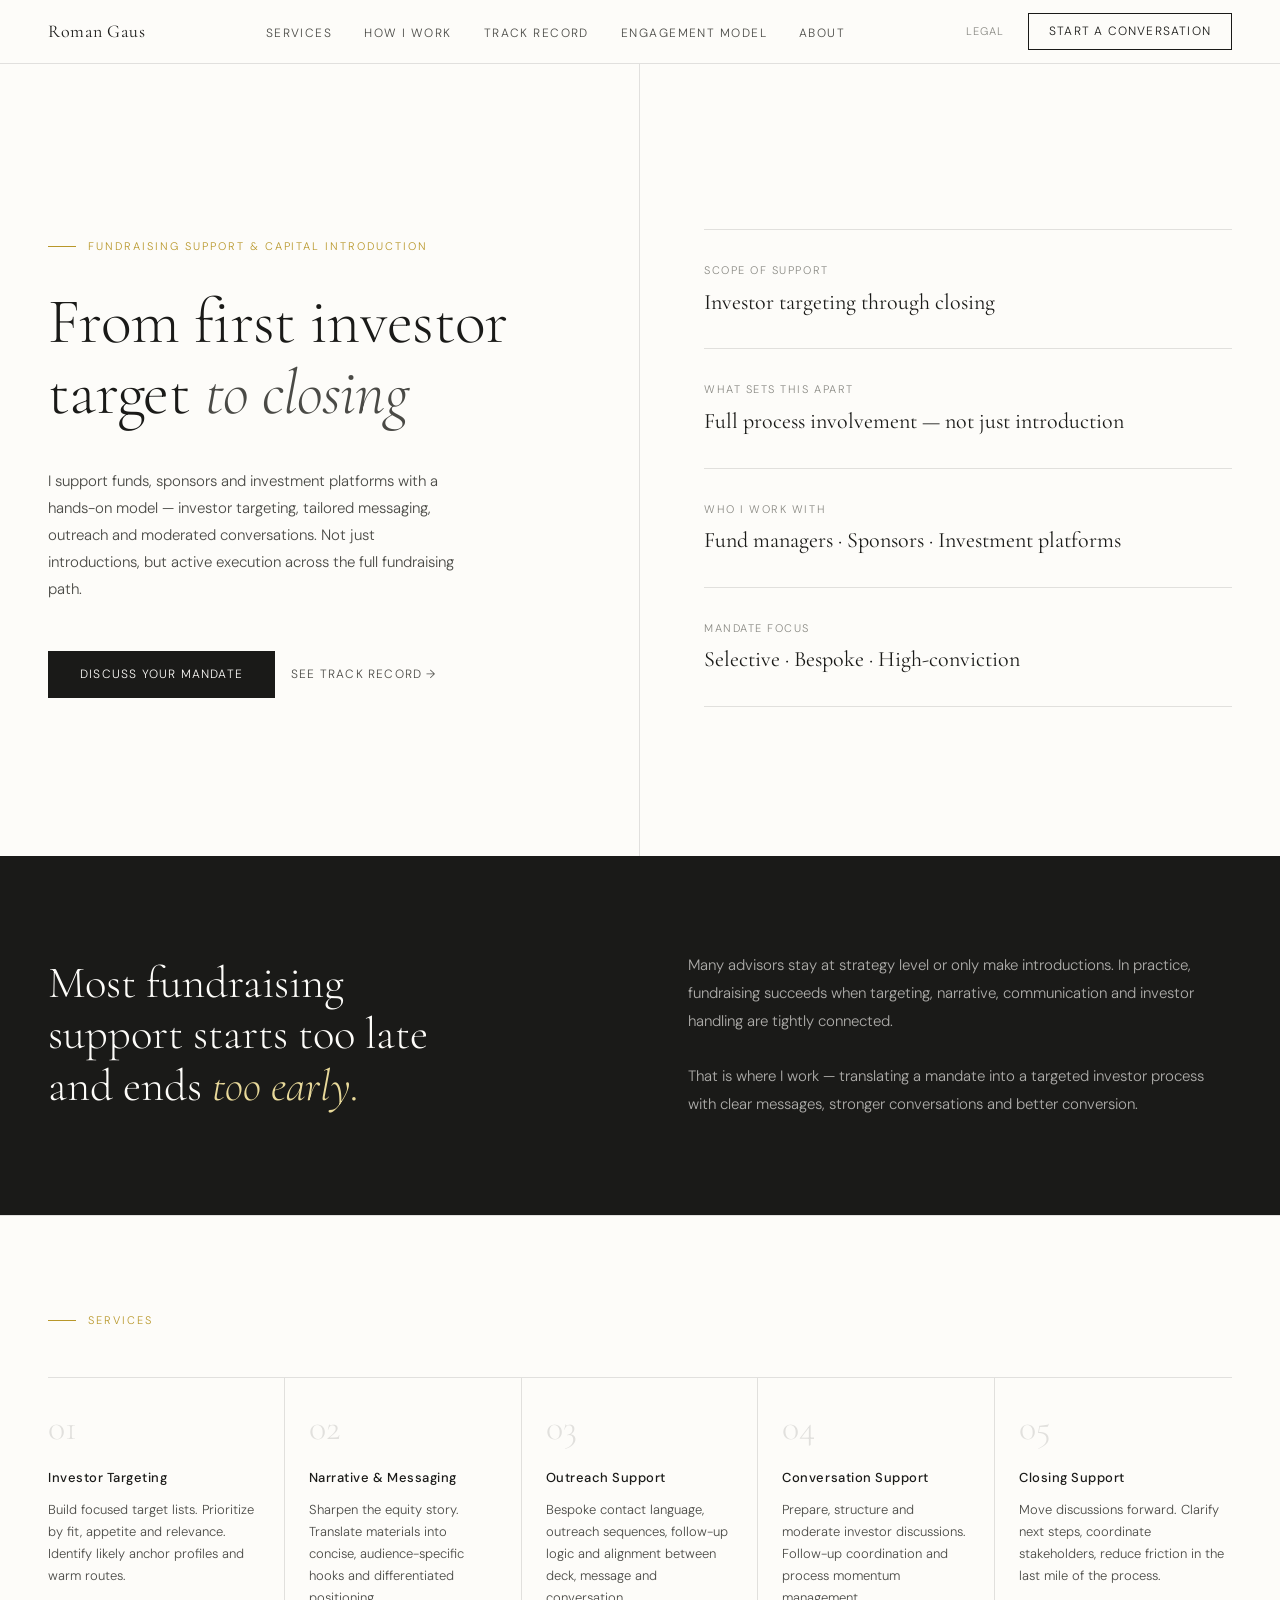
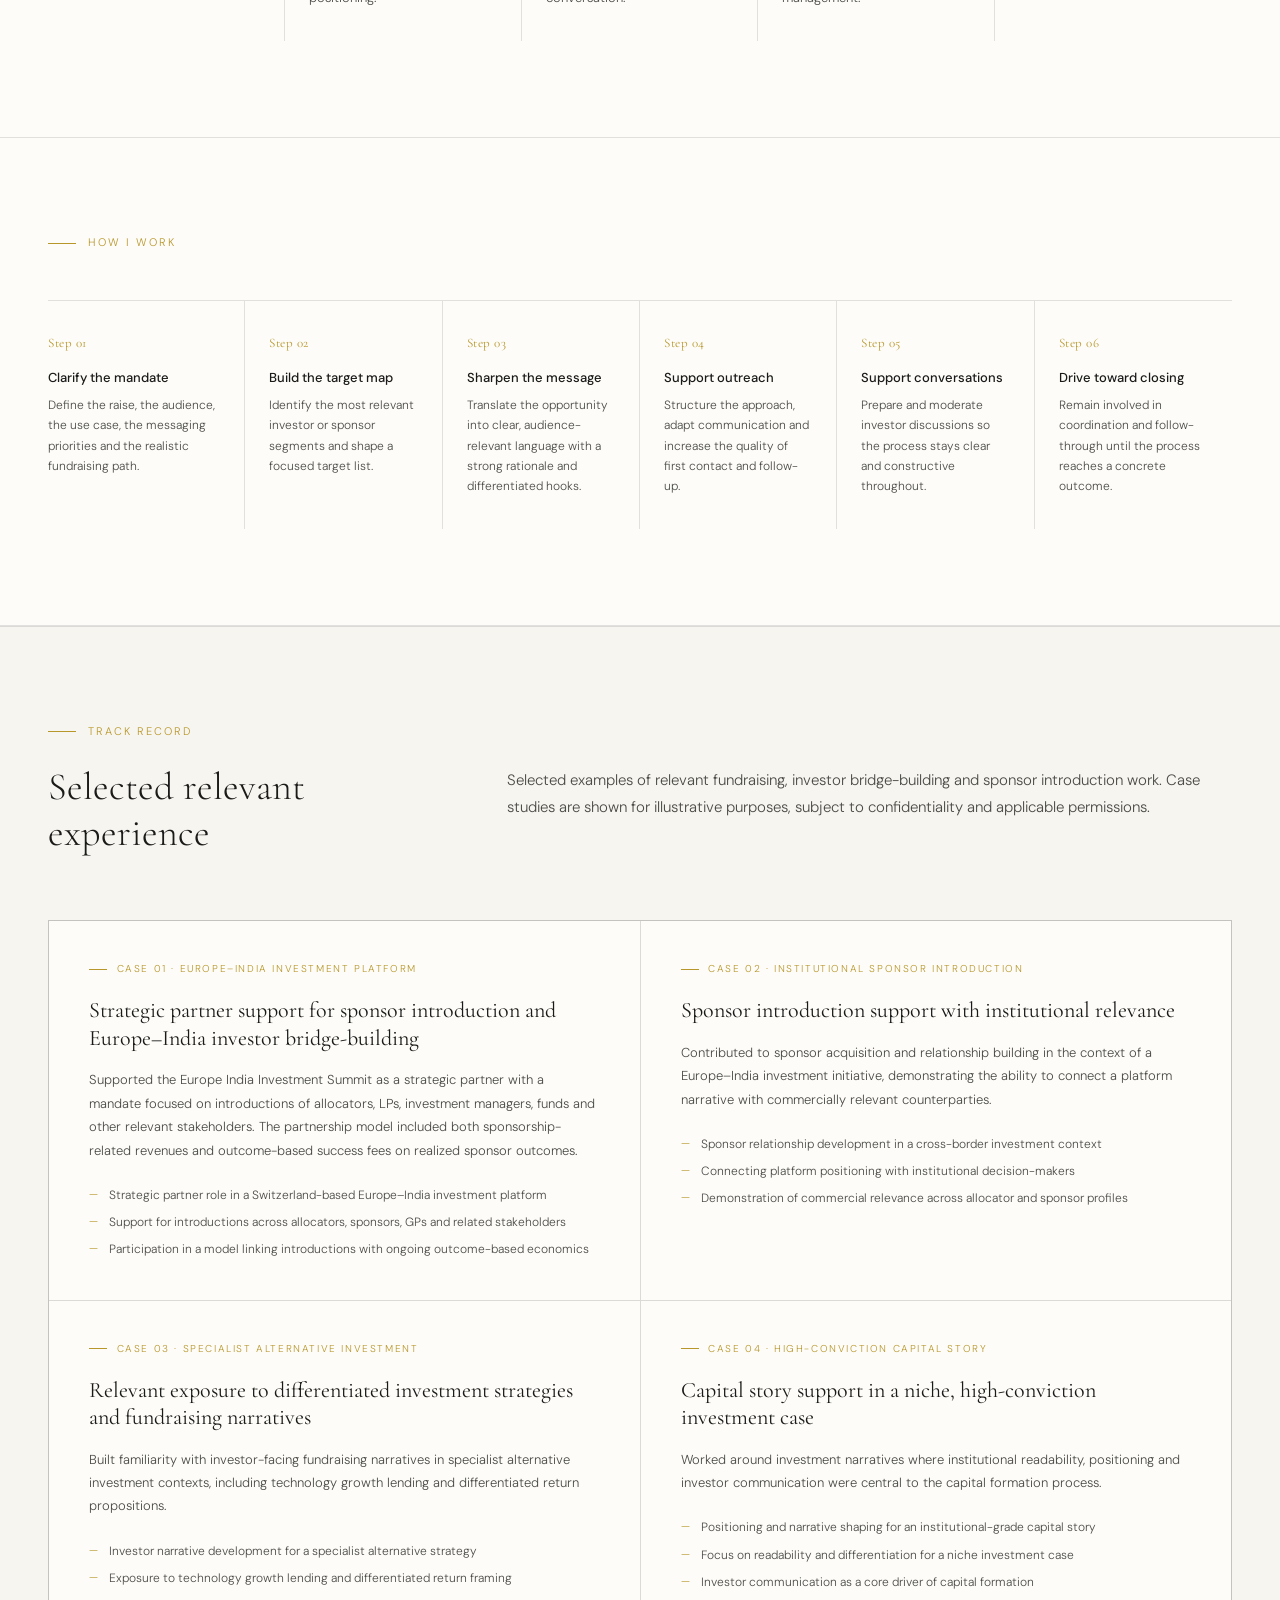
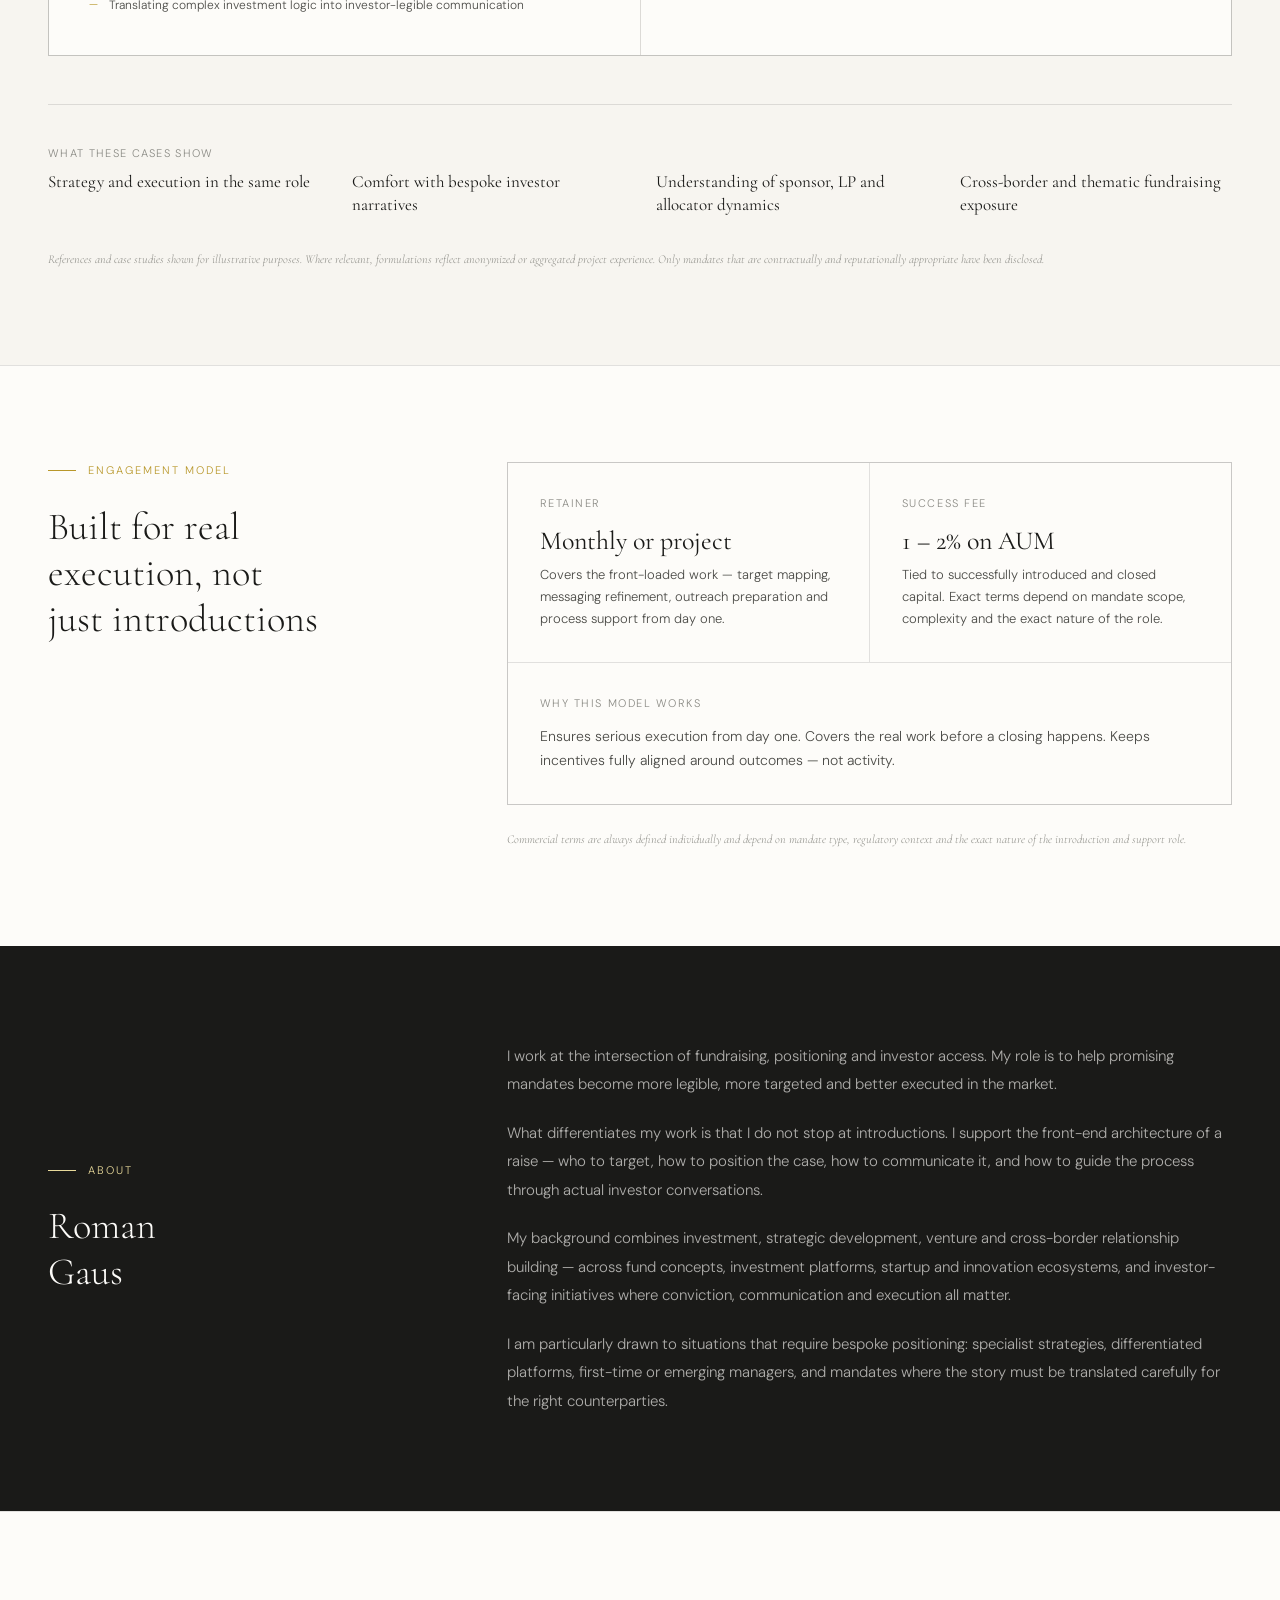
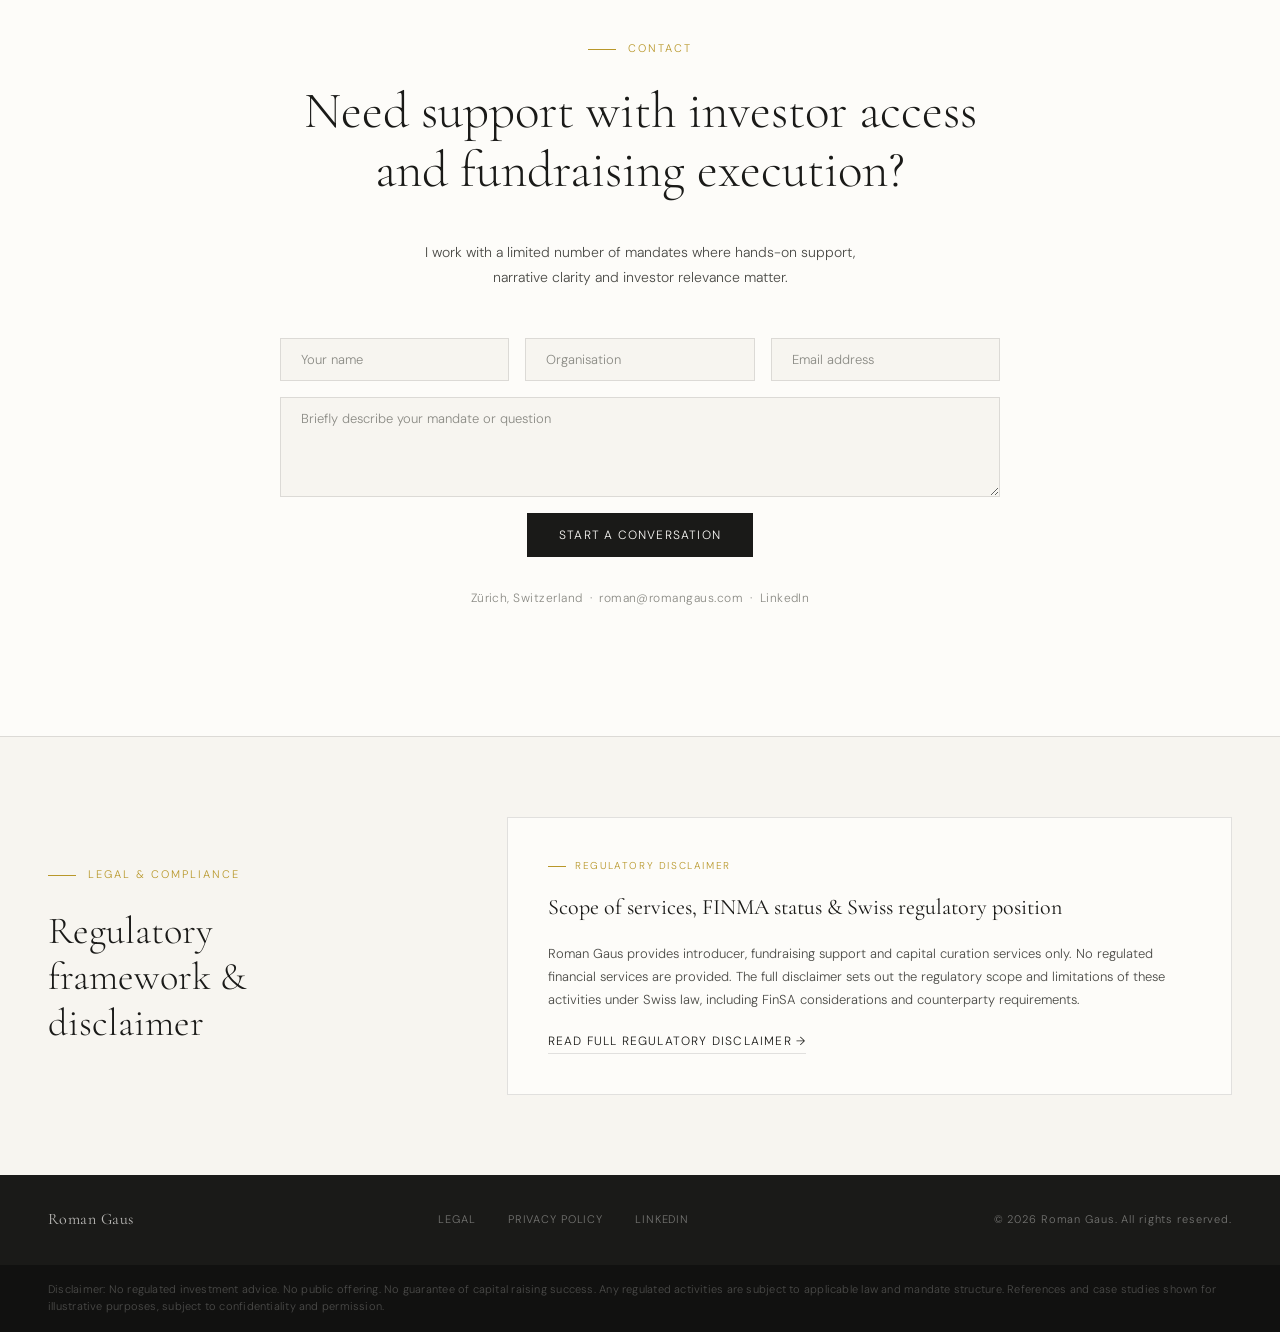
==== commit f98153eb: "Add Legal link to nav in public_html (deployed version) Co-Authored-By: Claude Sonnet 4.6 <noreply@a" ====
--- a/public_html/index.html
+++ b/public_html/index.html
@@ -21,7 +21,10 @@
     <li><a href="#model">Engagement Model</a></li>
     <li><a href="#about">About</a></li>
   </ul>
-  <a class="nav-cta" href="#contact">Start a conversation</a>
+  <div class="nav-right">
+    <a class="nav-legal" href="regulatory-disclaimer.html">Legal</a>
+    <a class="nav-cta" href="#contact">Start a conversation</a>
+  </div>
 </nav>
 
 <!-- HERO -->
--- a/public_html/style.css
+++ b/public_html/style.css
@@ -79,6 +79,24 @@
 
 .nav-cta:hover { background: var(--ink); color: var(--white); }
 
+.nav-legal {
+  font-size: 11px;
+  letter-spacing: 0.1em;
+  text-transform: uppercase;
+  color: var(--ink-faint);
+  text-decoration: none;
+  transition: color 0.2s;
+  white-space: nowrap;
+}
+
+.nav-legal:hover { color: var(--ink); }
+
+.nav-right {
+  display: flex;
+  align-items: center;
+  gap: 1.5rem;
+}
+
 /* ── HERO ── */
 .hero {
   min-height: 88vh;
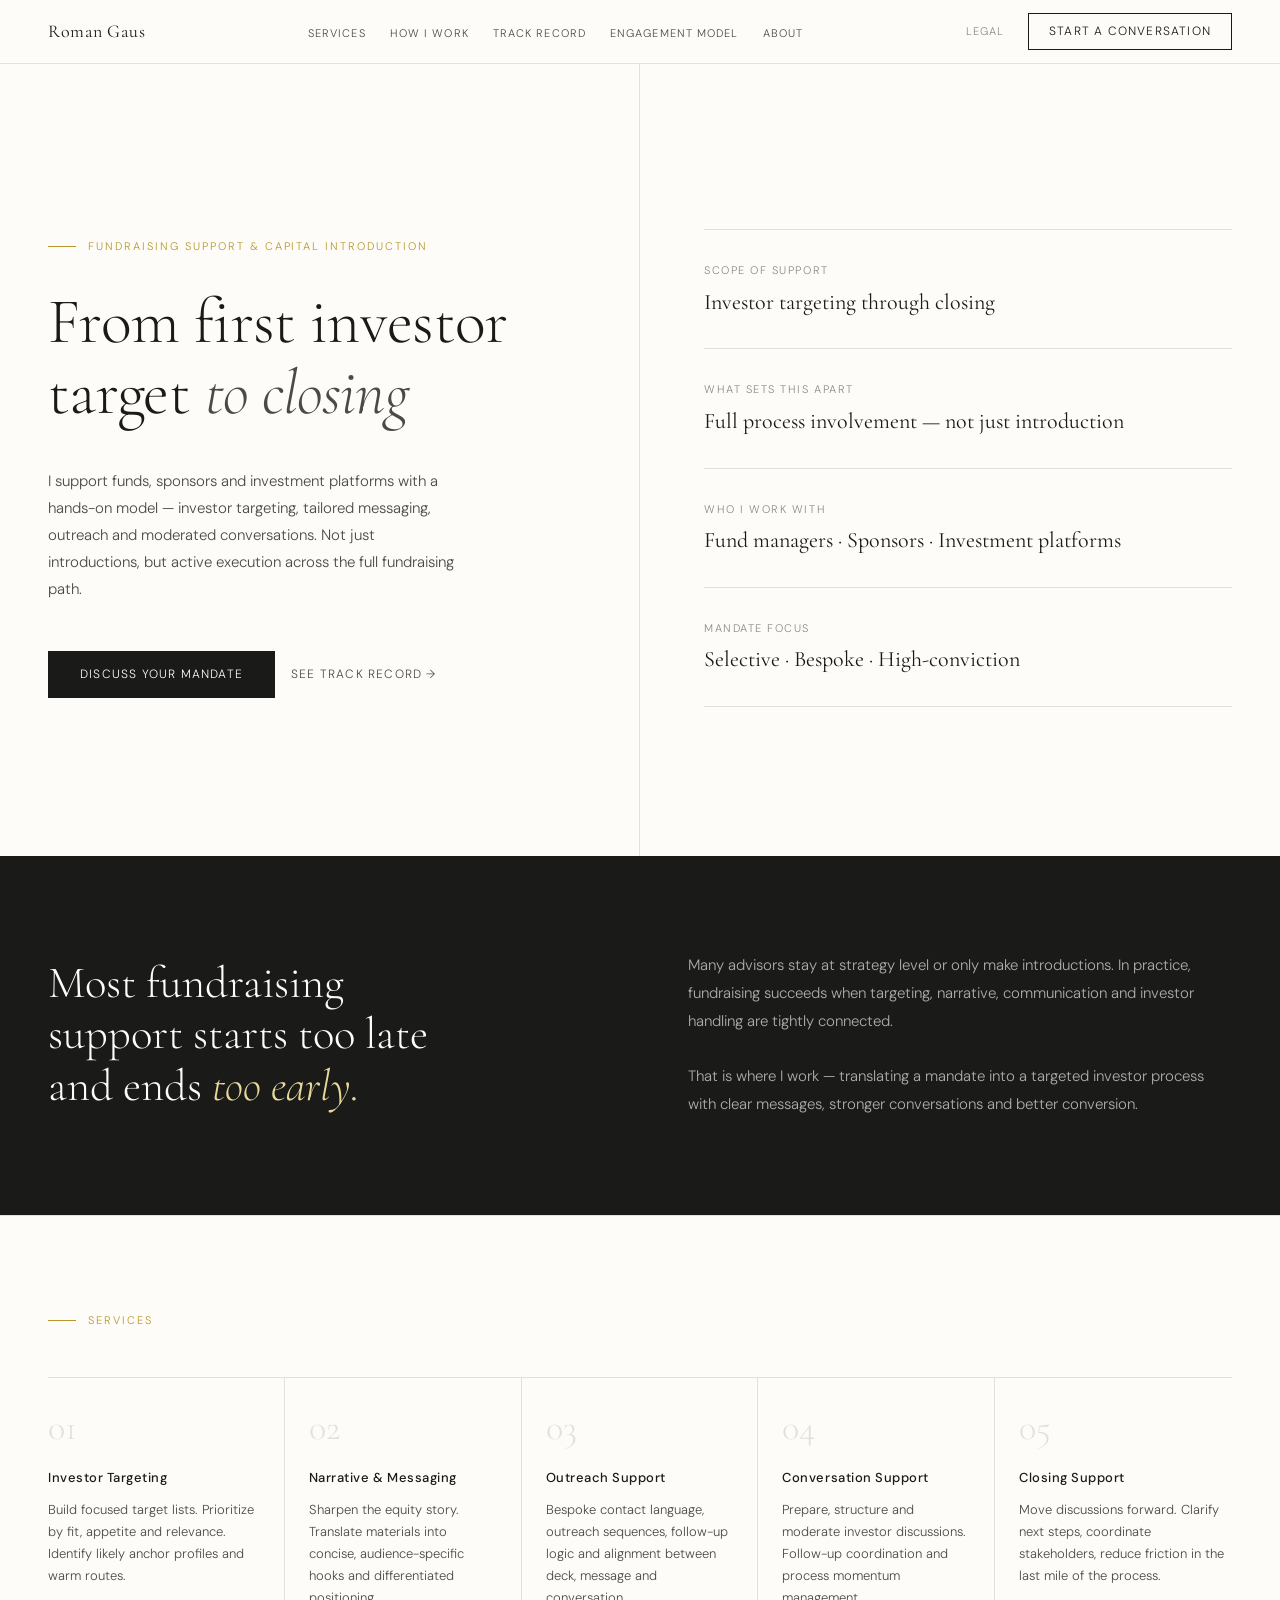
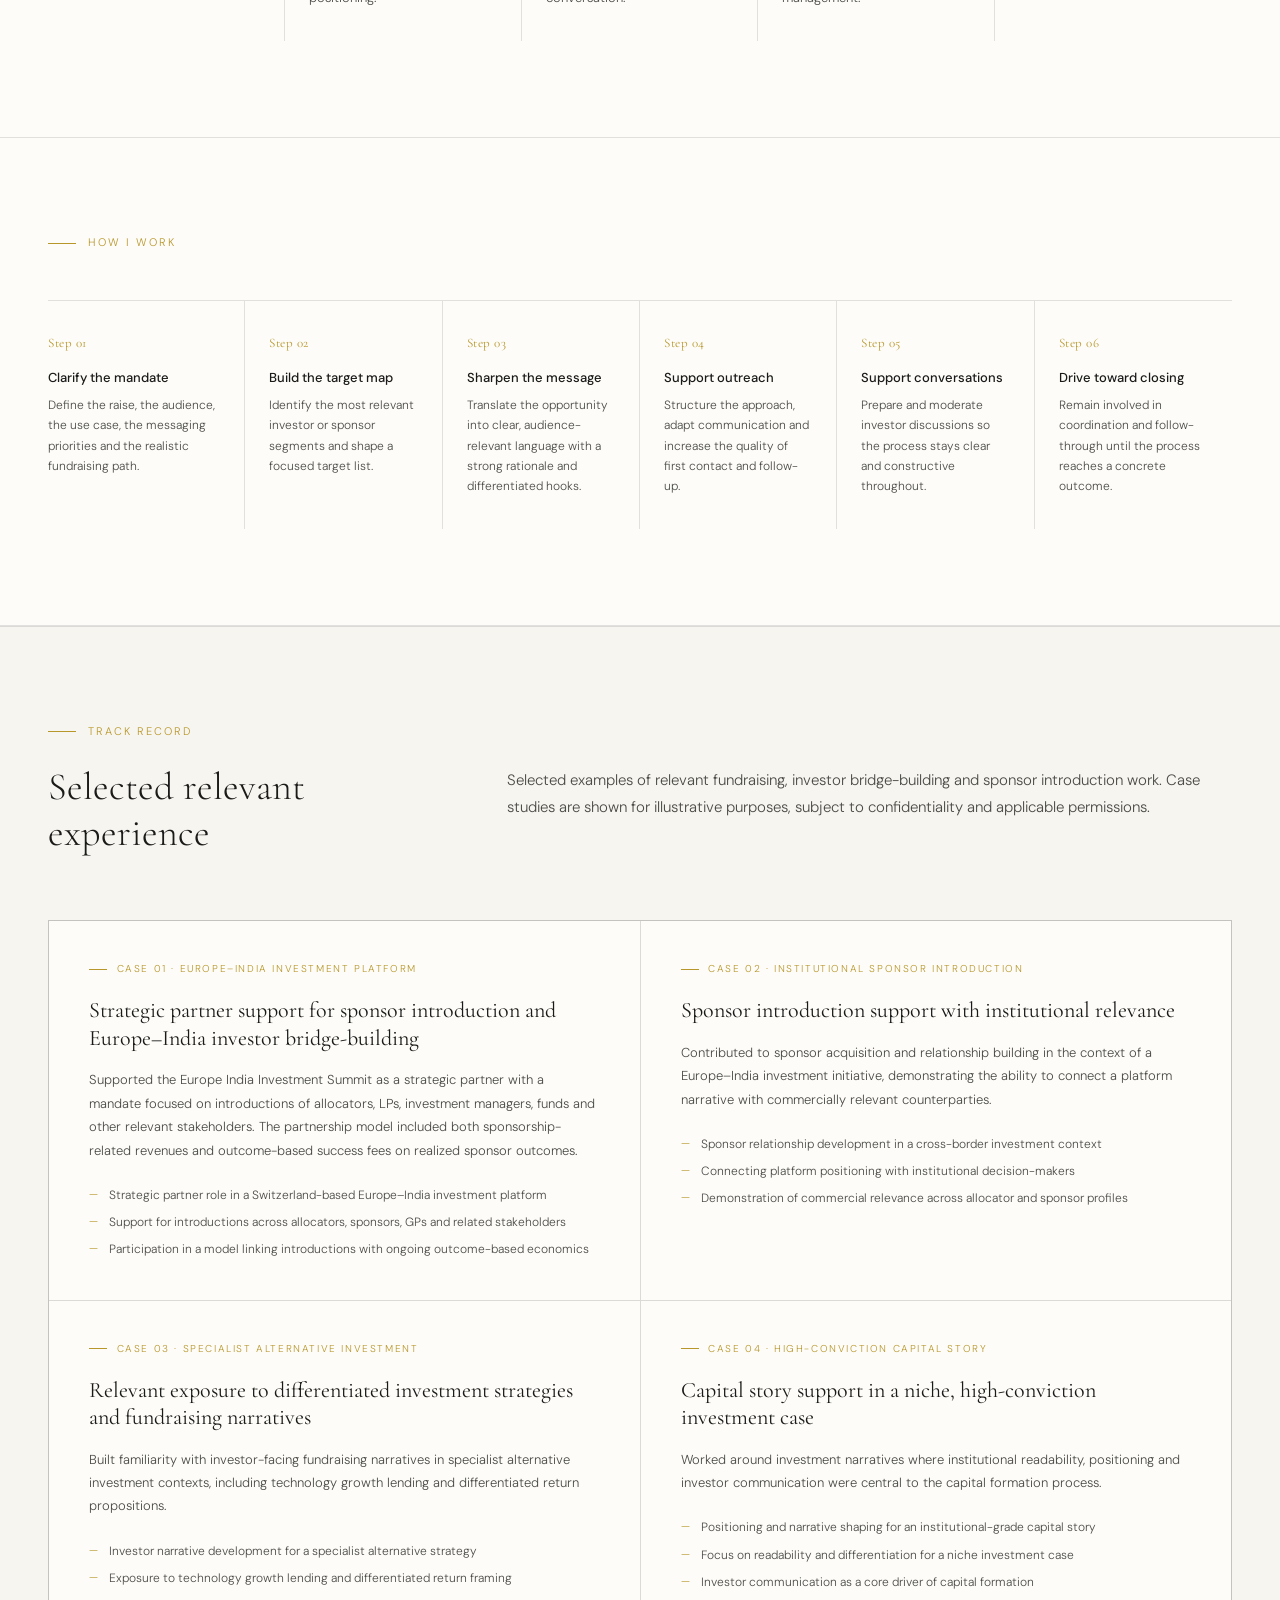
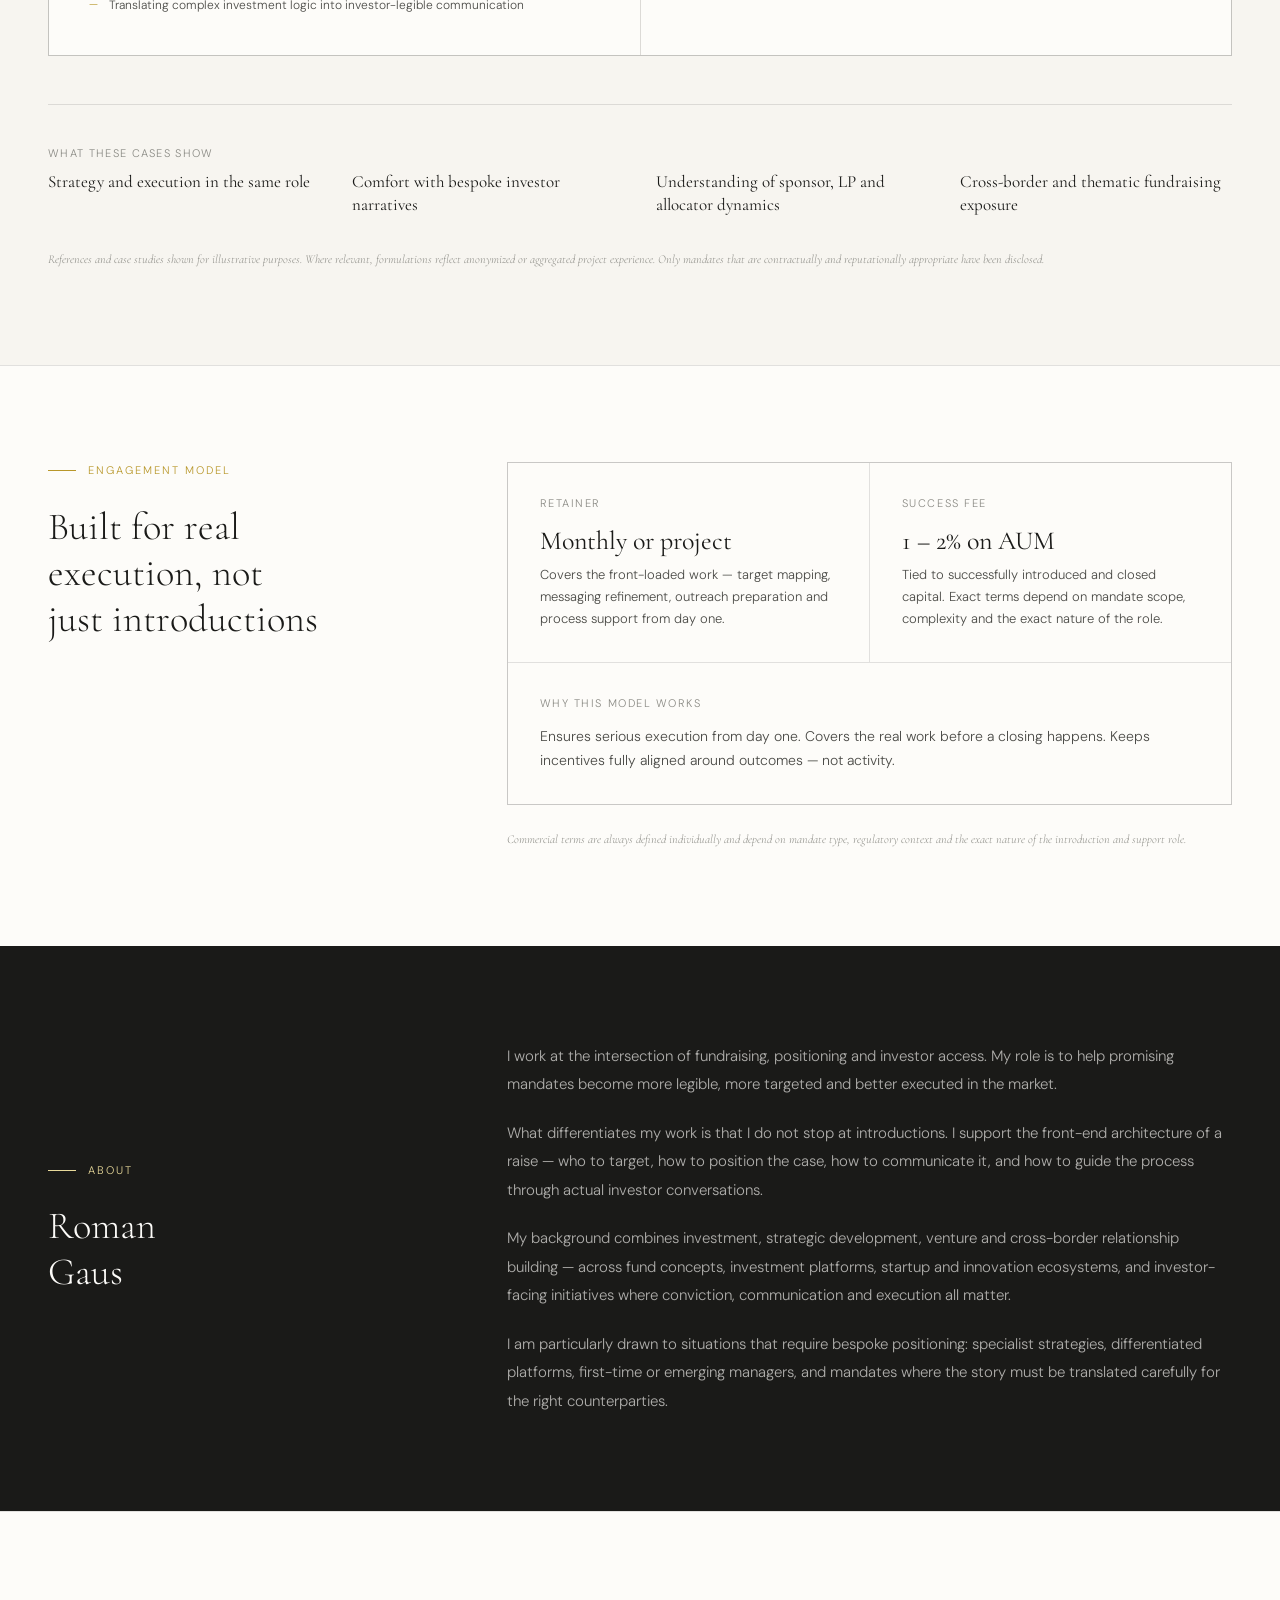
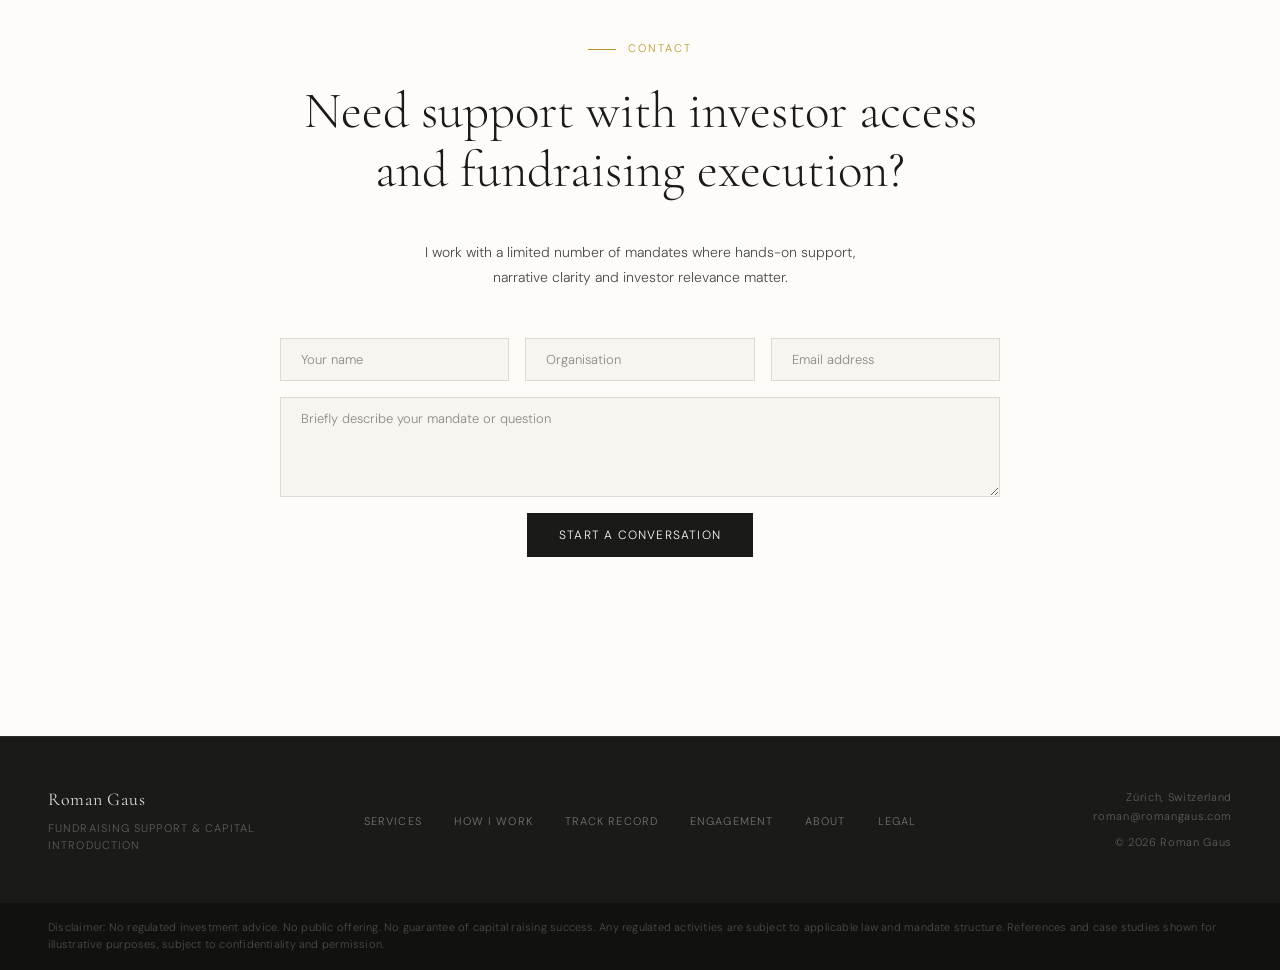
==== commit f10168f5: "Single source of truth: public_html/ only - Removed root-level duplicates (roman-gaus-website.html, " ====
--- a/public_html/index.html
+++ b/public_html/index.html
@@ -275,31 +275,25 @@
   <p class="cta-meta" data-reveal data-delay="440">Zürich, Switzerland &nbsp;·&nbsp; roman@romangaus.com &nbsp;·&nbsp; <a href="#" style="color:var(--ink-faint); text-decoration:none;">LinkedIn</a></p>
 </section>
 
-<!-- LEGAL & REGULATORY -->
-<section class="legal-section">
-  <div>
-    <div class="section-label" data-reveal="slide">Legal &amp; Compliance</div>
-    <h2 class="model-headline" data-reveal data-delay="100">Regulatory<br>framework &amp;<br>disclaimer</h2>
-  </div>
-  <div data-reveal data-delay="180">
-    <div class="legal-card">
-      <div class="legal-card-tag">Regulatory Disclaimer</div>
-      <div class="legal-card-title">Scope of services, FINMA status &amp; Swiss regulatory position</div>
-      <p class="legal-card-desc">Roman Gaus provides introducer, fundraising support and capital curation services only. No regulated financial services are provided. The full disclaimer sets out the regulatory scope and limitations of these activities under Swiss law, including FinSA considerations and counterparty requirements.</p>
-      <a class="legal-card-link" href="regulatory-disclaimer.html" target="_blank">Read full regulatory disclaimer →</a>
-    </div>
-  </div>
-</section>
-
 <!-- FOOTER -->
 <footer>
-  <span class="footer-name">Roman Gaus</span>
+  <div class="footer-brand">
+    <span class="footer-name">Roman Gaus</span>
+    <span class="footer-tagline">Fundraising Support &amp; Capital Introduction</span>
+  </div>
   <ul class="footer-links">
+    <li><a href="#services">Services</a></li>
+    <li><a href="#process">How I Work</a></li>
+    <li><a href="#track">Track Record</a></li>
+    <li><a href="#model">Engagement</a></li>
+    <li><a href="#about">About</a></li>
     <li><a href="regulatory-disclaimer.html">Legal</a></li>
-    <li><a href="#">Privacy Policy</a></li>
-    <li><a href="#">LinkedIn</a></li>
   </ul>
-  <span>© 2026 Roman Gaus. All rights reserved.</span>
+  <div class="footer-right">
+    <div>Zürich, Switzerland</div>
+    <div>roman@romangaus.com</div>
+    <div style="margin-top:0.5rem;">© 2026 Roman Gaus</div>
+  </div>
 </footer>
 
 <!-- DISCLAIMER -->
--- a/public_html/style.css
+++ b/public_html/style.css
@@ -47,17 +47,18 @@
 
 .nav-links {
   display: flex;
-  gap: 2rem;
+  gap: 1.5rem;
   list-style: none;
 }
 
 .nav-links a {
-  font-size: 12px;
-  letter-spacing: 0.12em;
+  font-size: 11px;
+  letter-spacing: 0.1em;
   text-transform: uppercase;
   color: var(--ink-muted);
   text-decoration: none;
   transition: color 0.2s;
+  white-space: nowrap;
 }
 
 .nav-links a:hover { color: var(--ink); }
@@ -672,109 +673,70 @@
   letter-spacing: 0.04em;
 }
 
-/* ── LEGAL SECTION ── */
-.legal-section {
-  border-top: 1px solid var(--rule);
-  background: var(--surface);
-  padding: 5rem 3rem;
-  display: grid;
-  grid-template-columns: 1fr 2fr;
-  gap: 6rem;
-  align-items: center;
-}
-
-.legal-card {
-  background: var(--white);
-  border: 1px solid var(--rule);
-  padding: 2.5rem;
-  display: flex;
-  flex-direction: column;
-  gap: 1.25rem;
-}
-
-.legal-card-tag {
-  font-size: 10px;
-  letter-spacing: 0.16em;
-  text-transform: uppercase;
-  color: var(--gold);
-  display: flex;
-  align-items: center;
-  gap: 0.6rem;
-}
-
-.legal-card-tag::before {
-  content: '';
-  display: block;
-  width: 18px;
-  height: 1px;
-  background: var(--gold);
-  flex-shrink: 0;
-}
-
-.legal-card-title {
-  font-family: 'Cormorant Garamond', serif;
-  font-size: 22px;
-  font-weight: 400;
-  color: var(--ink);
-  line-height: 1.25;
-}
-
-.legal-card-desc {
-  font-size: 13px;
-  color: var(--ink-muted);
-  line-height: 1.8;
-  font-weight: 300;
-}
-
-.legal-card-link {
-  display: inline-flex;
-  align-items: center;
-  gap: 6px;
-  font-size: 12px;
-  letter-spacing: 0.1em;
-  text-transform: uppercase;
-  color: var(--ink);
-  text-decoration: none;
-  border-bottom: 1px solid var(--rule);
-  padding-bottom: 2px;
-  align-self: flex-start;
-  transition: border-color 0.2s, color 0.2s;
-}
-
-.legal-card-link:hover {
-  color: var(--gold);
-  border-color: var(--gold);
-}
-
-@media (max-width: 900px) {
-  .legal-section { grid-template-columns: 1fr; gap: 2rem; padding: 4rem 1.5rem; }
-}
-
 /* ── FOOTER ── */
 footer {
   background: var(--ink);
+  border-top: 1px solid rgba(253,252,249,0.08);
+  padding: 3rem;
+  display: grid;
+  grid-template-columns: 1fr auto 1fr;
+  align-items: center;
+  gap: 2rem;
+}
+
+.footer-brand { display: flex; flex-direction: column; gap: 0.35rem; }
+
+.footer-name {
+  font-family: 'Cormorant Garamond', serif;
+  font-size: 18px;
+  font-weight: 400;
+  color: rgba(253,252,249,0.85);
+  letter-spacing: 0.03em;
+}
+
+.footer-tagline {
+  font-size: 11px;
+  letter-spacing: 0.1em;
+  text-transform: uppercase;
+  color: rgba(253,252,249,0.3);
+}
+
+.footer-links {
+  display: flex;
+  gap: 2rem;
+  list-style: none;
+  justify-content: center;
+}
+
+.footer-links a {
+  font-size: 11px;
+  letter-spacing: 0.1em;
+  text-transform: uppercase;
   color: rgba(253,252,249,0.4);
-  padding: 2rem 3rem;
-  display: flex;
-  justify-content: space-between;
-  align-items: center;
-  font-size: 11px;
-  letter-spacing: 0.08em;
-  flex-wrap: wrap;
-  gap: 1rem;
-}
-
-.footer-name {
-  font-family: 'Cormorant Garamond', serif;
-  font-size: 16px;
-  font-weight: 400;
-  color: rgba(253,252,249,0.7);
-  letter-spacing: 0.03em;
-}
-
-.footer-links { display: flex; gap: 2rem; list-style: none; }
-.footer-links a { color: rgba(253,252,249,0.4); text-decoration: none; text-transform: uppercase; transition: color 0.2s; }
-.footer-links a:hover { color: rgba(253,252,249,0.7); }
+  text-decoration: none;
+  transition: color 0.2s;
+}
+
+.footer-links a:hover { color: rgba(253,252,249,0.8); }
+
+.footer-right {
+  text-align: right;
+  font-size: 11px;
+  letter-spacing: 0.06em;
+  color: rgba(253,252,249,0.3);
+  line-height: 1.7;
+}
+
+@media (max-width: 900px) {
+  footer {
+    grid-template-columns: 1fr;
+    text-align: center;
+    padding: 2.5rem 1.5rem;
+    gap: 1.5rem;
+  }
+  .footer-brand { align-items: center; }
+  .footer-right { text-align: center; }
+}
 
 /* ── DISCLAIMER ── */
 .disclaimer {
